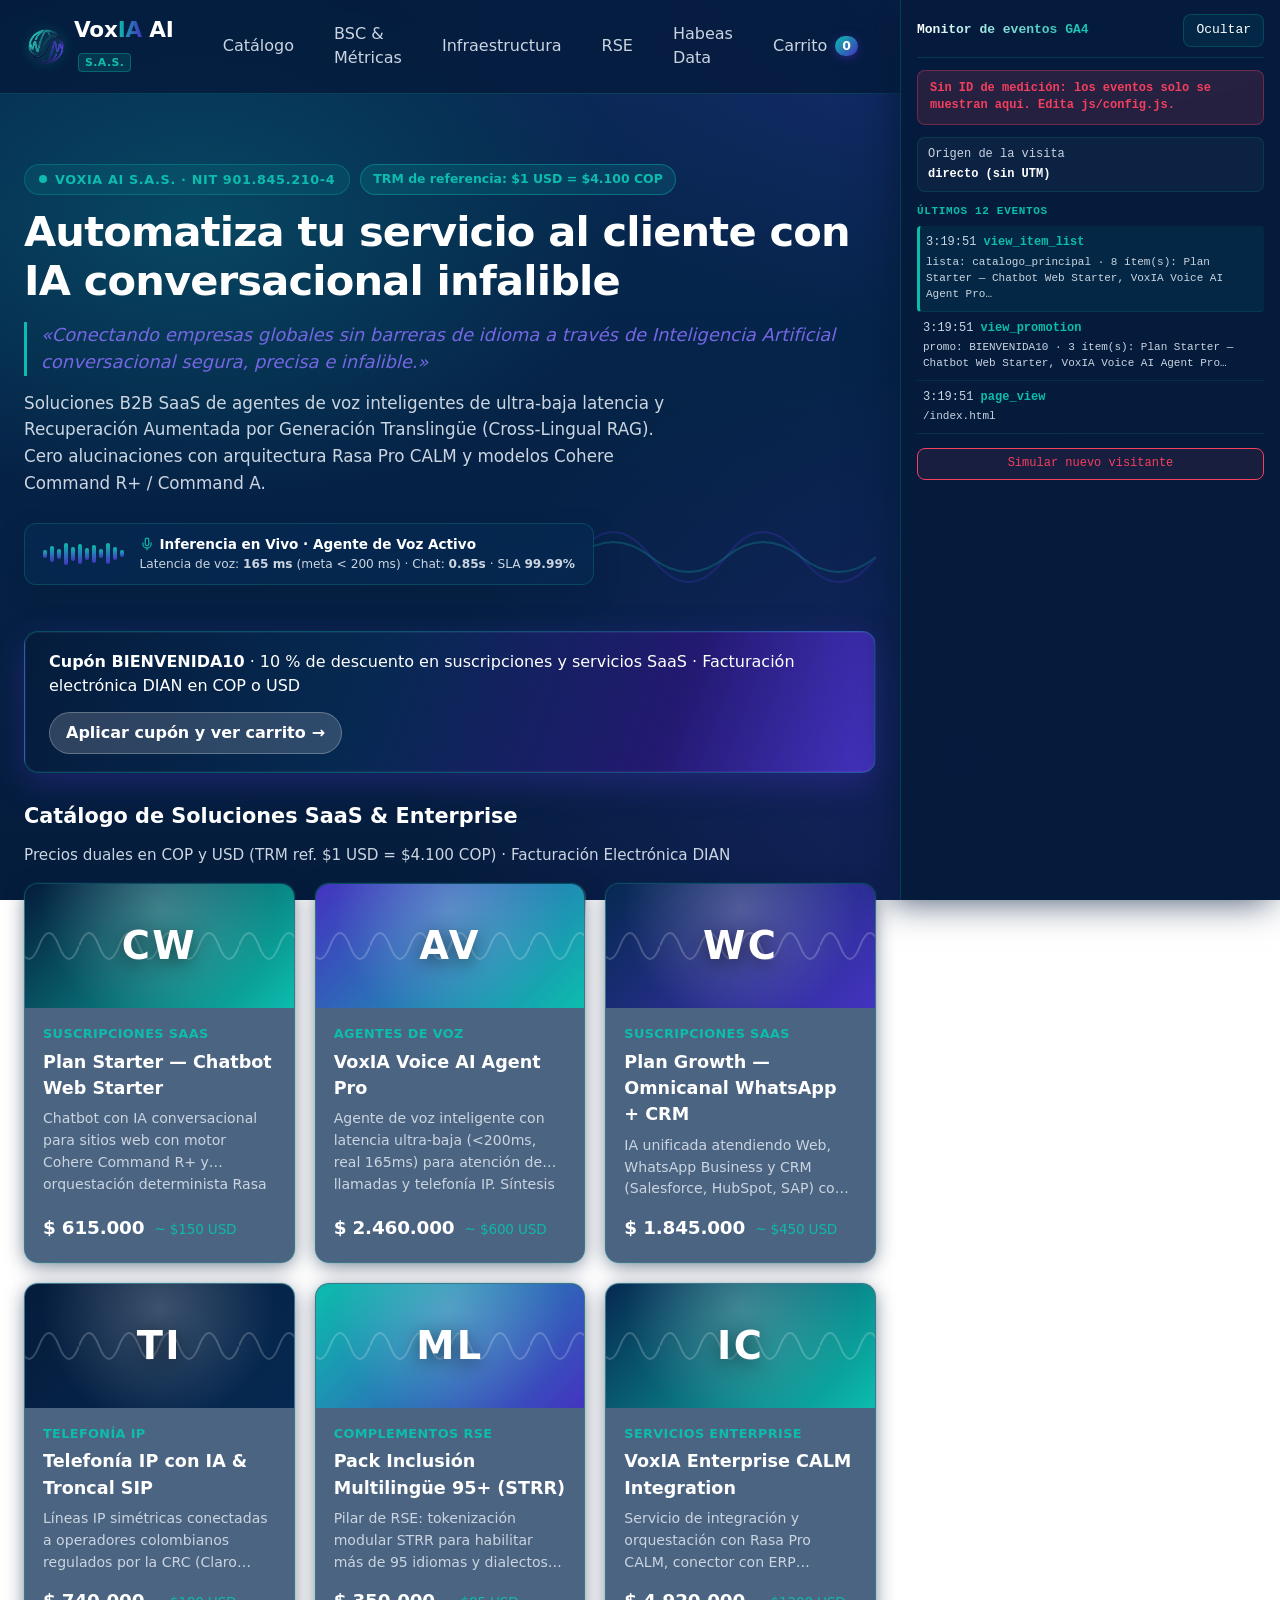
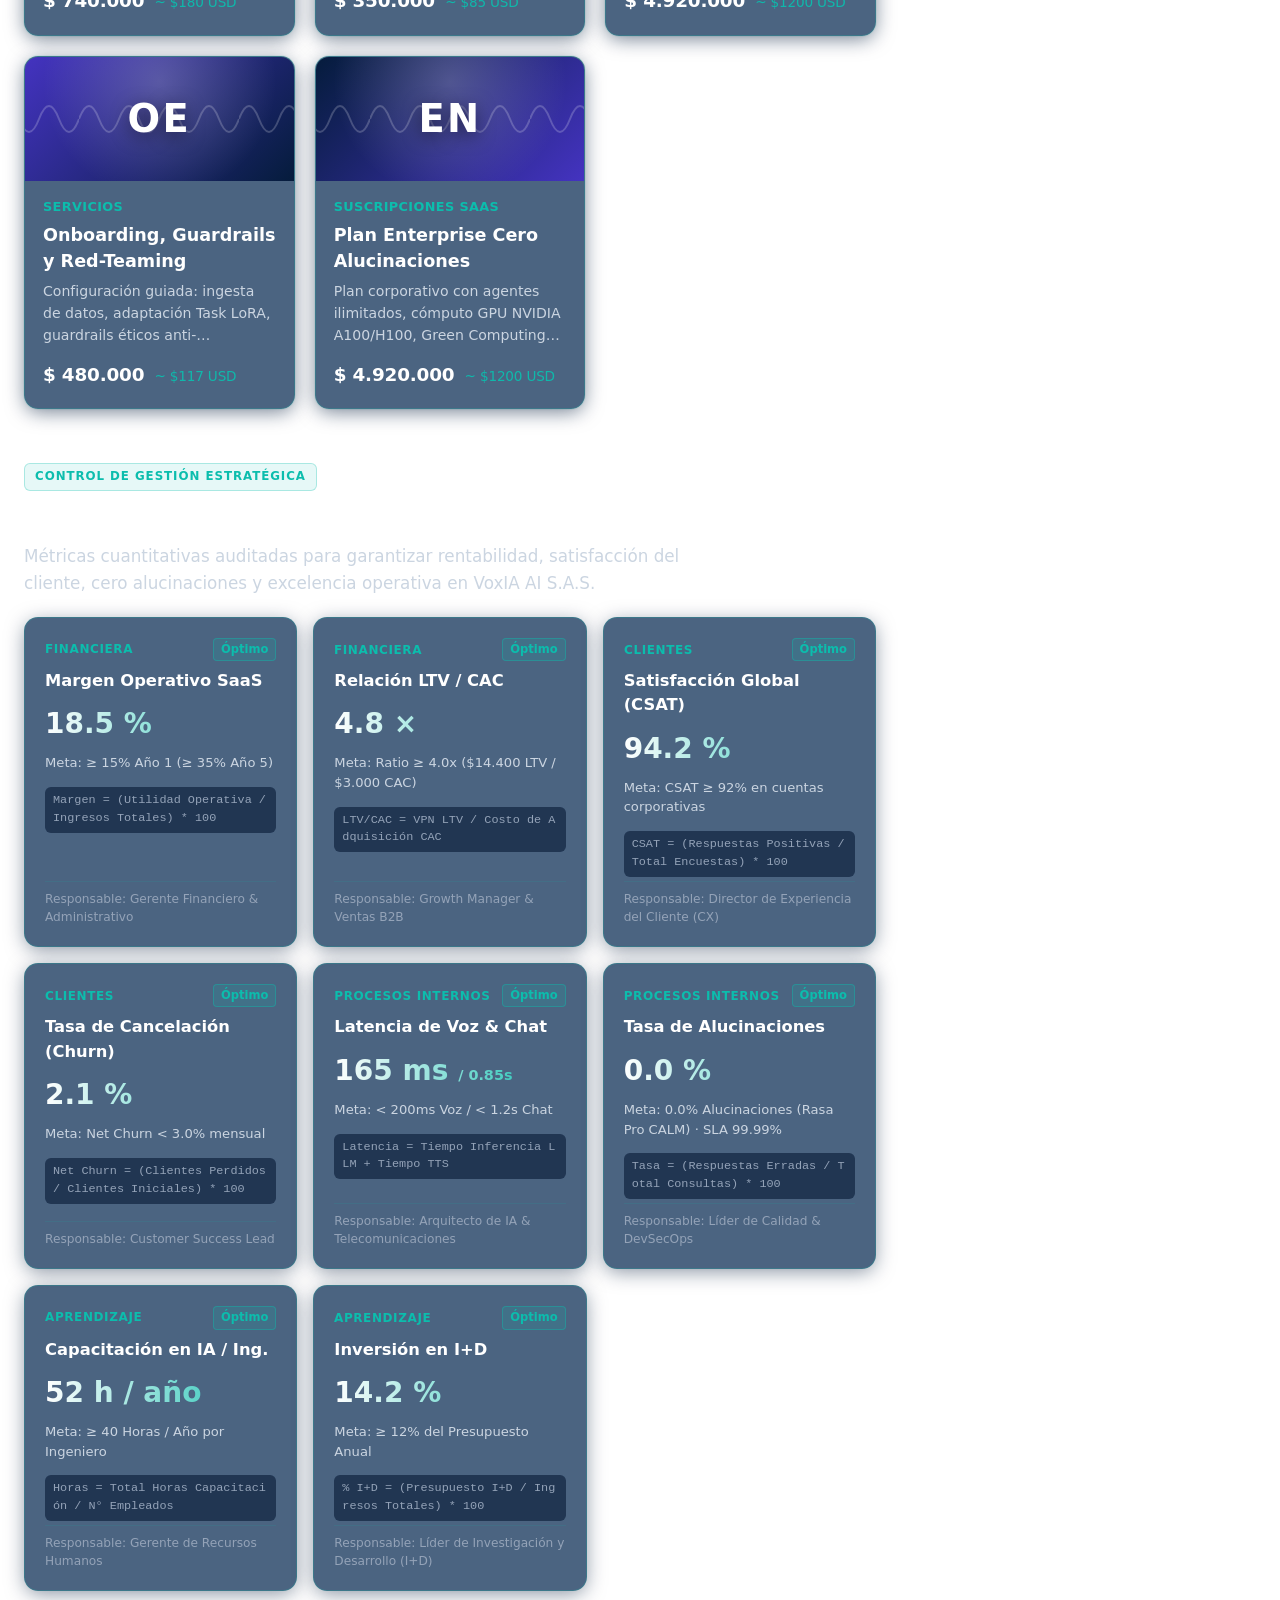
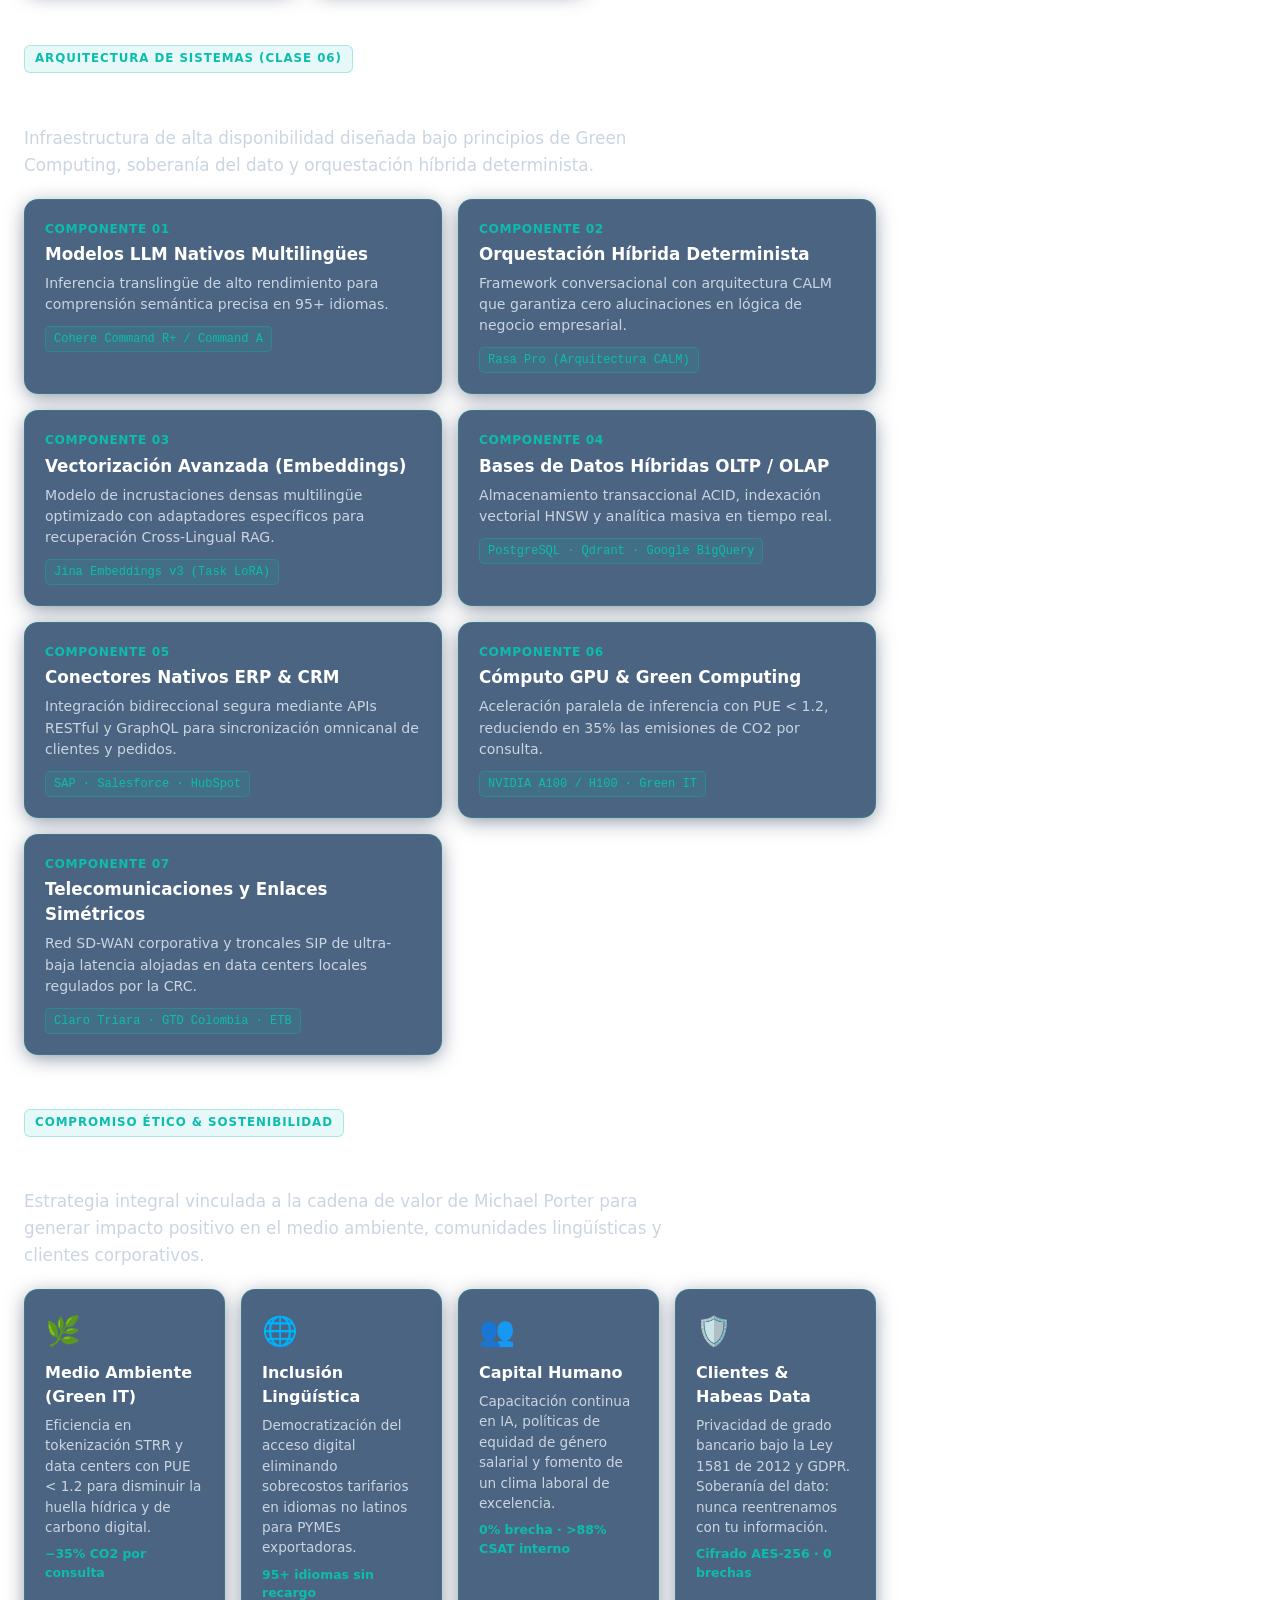
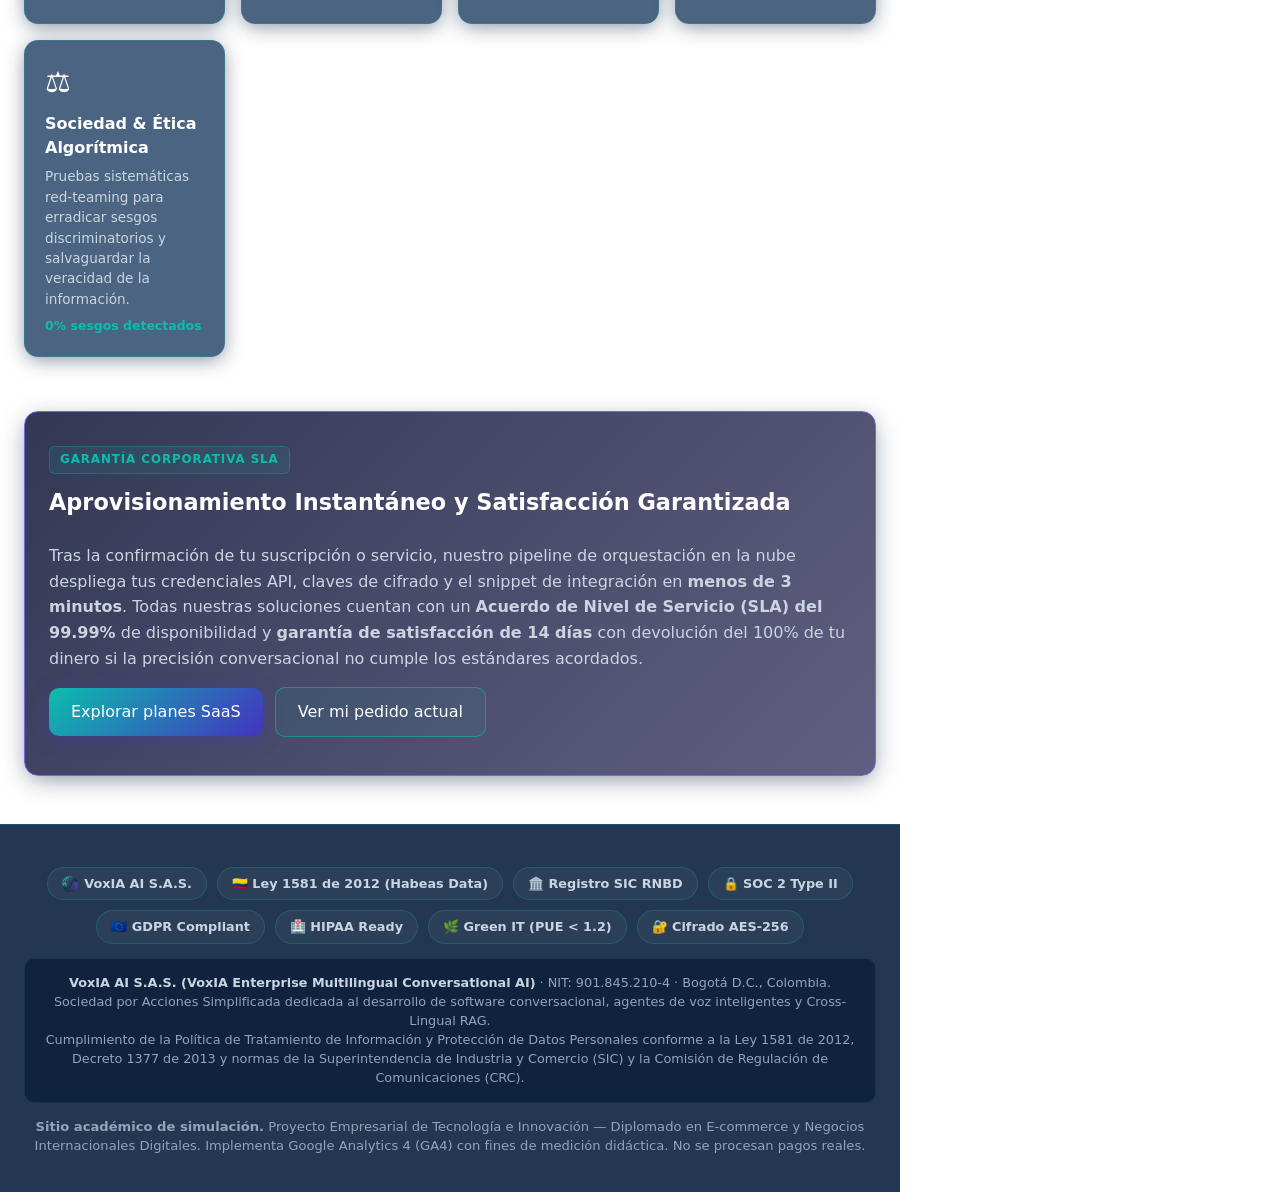
==== index.html @ 2eaf586e "Depliegue_1 Este es el primer despliegue del sitio web" ====
<!DOCTYPE html>
<html lang="es">
<head>
<meta charset="utf-8">
<meta name="viewport" content="width=device-width, initial-scale=1">
<title>VoxIA AI S.A.S. · Chatbots multilingües y agentes de voz con IA Enterprise</title>
<meta name="description" content="VoxIA AI S.A.S.: Soluciones avanzadas de IA conversacional multilingüe, agentes de voz inteligentes de ultra-baja latencia y Cross-Lingual RAG con cero alucinaciones.">
<link rel="icon" type="image/png" href="img/logo-icon.png">
<link rel="stylesheet" href="css/estilos.css">
</head>
<body>
<header class="cab">
  <a class="logo" href="index.html" aria-label="VoxIA AI S.A.S., inicio">
    <img class="logo-img" src="img/logo-icon.png" alt="VoxIA AI S.A.S. Isotipo" width="36" height="36">
    <span>Vox<b>IA</b> AI <small class="logo-legal">S.A.S.</small></span>
  </a>
  <nav>
    <a href="#catalogo">Catálogo</a>
    <a href="#bsc">BSC &amp; Métricas</a>
    <a href="#infra">Infraestructura</a>
    <a href="#rse">RSE</a>
    <a href="#compliance">Habeas Data</a>
    <a href="carrito.html">Carrito <span id="badge-carrito" class="badge">0</span></a>
  </nav>
</header>
<main class="wrap">
  <section class="hero">
    <div class="hero-top-badges">
      <p class="eyebrow"><span class="pulse-dot"></span> VoxIA AI S.A.S. · NIT 901.845.210-4</p>
      <span class="badge-trm">TRM de referencia: $1 USD = $4.100 COP</span>
    </div>
    <h1>Automatiza tu servicio al cliente con <span class="gradient-text">IA conversacional infalible</span></h1>
    <p class="lema">«Conectando empresas globales sin barreras de idioma a través de Inteligencia Artificial conversacional segura, precisa e infalible.»</p>
    <p class="sub">Soluciones B2B SaaS de agentes de voz inteligentes de ultra-baja latencia y Recuperación Aumentada por Generación Translingüe (Cross-Lingual RAG). Cero alucinaciones con arquitectura Rasa Pro CALM y modelos Cohere Command R+ / Command A.</p>
    
    <div class="hero-voice-widget" aria-hidden="true">
      <div class="voice-wave">
        <span class="v-bar"></span>
        <span class="v-bar"></span>
        <span class="v-bar"></span>
        <span class="v-bar"></span>
        <span class="v-bar"></span>
        <span class="v-bar"></span>
        <span class="v-bar"></span>
        <span class="v-bar"></span>
        <span class="v-bar"></span>
        <span class="v-bar"></span>
        <span class="v-bar"></span>
        <span class="v-bar"></span>
      </div>
      <div class="voice-info">
        <span class="voice-title"><svg width="14" height="14" viewBox="0 0 24 24" fill="none" stroke="currentColor" stroke-width="2" stroke-linecap="round" stroke-linejoin="round"><path d="M12 2a3 3 0 0 0-3 3v7a3 3 0 0 0 6 0V5a3 3 0 0 0-3-3Z"/><path d="M19 10v2a7 7 0 0 1-14 0v-2"/><line x1="12" x2="12" y1="19" y2="22"/></svg> Inferencia en Vivo · Agente de Voz Activo</span>
        <span class="voice-meta">Latencia de voz: <strong>165 ms</strong> (meta &lt; 200 ms) · Chat: <strong>0.85s</strong> · SLA <strong>99.99%</strong></span>
      </div>
    </div>
  </section>

  <a id="banner-promo" class="banner" href="carrito.html">
    <span><strong>Cupón BIENVENIDA10</strong> · 10 % de descuento en suscripciones y servicios SaaS · Facturación electrónica DIAN en COP o USD</span>
    <span class="banner-cta">Aplicar cupón y ver carrito <span class="arrow-cta">→</span></span>
  </a>

  <!-- Catálogo de Soluciones SaaS -->
  <section id="catalogo">
    <div class="seccion-cab">
      <h2>Catálogo de Soluciones SaaS &amp; Enterprise</h2>
      <p>Precios duales en COP y USD (TRM ref. $1 USD = $4.100 COP) · Facturación Electrónica DIAN</p>
    </div>
    <section id="grid" class="grid" aria-label="Catálogo de productos"></section>
  </section>

  <!-- Tablero de Mando y Control Integral (Balanced Scorecard - BSC) -->
  <section id="bsc" class="seccion-bloque">
    <span class="seccion-tag">Control de Gestión Estratégica</span>
    <h2>Tablero de Mando y Control Integral (Balanced Scorecard - BSC)</h2>
    <p class="sub">Métricas cuantitativas auditadas para garantizar rentabilidad, satisfacción del cliente, cero alucinaciones y excelencia operativa en VoxIA AI S.A.S.</p>
    
    <div class="bsc-grid">
      <!-- Perspectiva Financiera -->
      <article class="bsc-card">
        <div class="bsc-header">
          <span class="bsc-perspectiva">Financiera</span>
          <span class="bsc-tag-optimo">Óptimo</span>
        </div>
        <h4>Margen Operativo SaaS</h4>
        <div class="bsc-val">18.5 %</div>
        <div class="bsc-meta">Meta: &ge; 15% Año 1 (&ge; 35% Año 5)</div>
        <div class="bsc-formula">Margen = (Utilidad Operativa / Ingresos Totales) * 100</div>
        <div class="bsc-resp">Responsable: Gerente Financiero &amp; Administrativo</div>
      </article>

      <article class="bsc-card">
        <div class="bsc-header">
          <span class="bsc-perspectiva">Financiera</span>
          <span class="bsc-tag-optimo">Óptimo</span>
        </div>
        <h4>Relación LTV / CAC</h4>
        <div class="bsc-val">4.8 &times;</div>
        <div class="bsc-meta">Meta: Ratio &ge; 4.0x ($14.400 LTV / $3.000 CAC)</div>
        <div class="bsc-formula">LTV/CAC = VPN LTV / Costo de Adquisición CAC</div>
        <div class="bsc-resp">Responsable: Growth Manager &amp; Ventas B2B</div>
      </article>

      <!-- Perspectiva Cliente -->
      <article class="bsc-card">
        <div class="bsc-header">
          <span class="bsc-perspectiva">Clientes</span>
          <span class="bsc-tag-optimo">Óptimo</span>
        </div>
        <h4>Satisfacción Global (CSAT)</h4>
        <div class="bsc-val">94.2 %</div>
        <div class="bsc-meta">Meta: CSAT &ge; 92% en cuentas corporativas</div>
        <div class="bsc-formula">CSAT = (Respuestas Positivas / Total Encuestas) * 100</div>
        <div class="bsc-resp">Responsable: Director de Experiencia del Cliente (CX)</div>
      </article>

      <article class="bsc-card">
        <div class="bsc-header">
          <span class="bsc-perspectiva">Clientes</span>
          <span class="bsc-tag-optimo">Óptimo</span>
        </div>
        <h4>Tasa de Cancelación (Churn)</h4>
        <div class="bsc-val">2.1 %</div>
        <div class="bsc-meta">Meta: Net Churn &lt; 3.0% mensual</div>
        <div class="bsc-formula">Net Churn = (Clientes Perdidos / Clientes Iniciales) * 100</div>
        <div class="bsc-resp">Responsable: Customer Success Lead</div>
      </article>

      <!-- Perspectiva Procesos Internos -->
      <article class="bsc-card">
        <div class="bsc-header">
          <span class="bsc-perspectiva">Procesos Internos</span>
          <span class="bsc-tag-optimo">Óptimo</span>
        </div>
        <h4>Latencia de Voz &amp; Chat</h4>
        <div class="bsc-val">165 ms <small style="font-size:0.9rem;color:var(--ts)">/ 0.85s</small></div>
        <div class="bsc-meta">Meta: &lt; 200ms Voz / &lt; 1.2s Chat</div>
        <div class="bsc-formula">Latencia = Tiempo Inferencia LLM + Tiempo TTS</div>
        <div class="bsc-resp">Responsable: Arquitecto de IA &amp; Telecomunicaciones</div>
      </article>

      <article class="bsc-card">
        <div class="bsc-header">
          <span class="bsc-perspectiva">Procesos Internos</span>
          <span class="bsc-tag-optimo">Óptimo</span>
        </div>
        <h4>Tasa de Alucinaciones</h4>
        <div class="bsc-val">0.0 %</div>
        <div class="bsc-meta">Meta: 0.0% Alucinaciones (Rasa Pro CALM) · SLA 99.99%</div>
        <div class="bsc-formula">Tasa = (Respuestas Erradas / Total Consultas) * 100</div>
        <div class="bsc-resp">Responsable: Líder de Calidad &amp; DevSecOps</div>
      </article>

      <!-- Perspectiva Aprendizaje y Crecimiento -->
      <article class="bsc-card">
        <div class="bsc-header">
          <span class="bsc-perspectiva">Aprendizaje</span>
          <span class="bsc-tag-optimo">Óptimo</span>
        </div>
        <h4>Capacitación en IA / Ing.</h4>
        <div class="bsc-val">52 h / año</div>
        <div class="bsc-meta">Meta: &ge; 40 Horas / Año por Ingeniero</div>
        <div class="bsc-formula">Horas = Total Horas Capacitación / N° Empleados</div>
        <div class="bsc-resp">Responsable: Gerente de Recursos Humanos</div>
      </article>

      <article class="bsc-card">
        <div class="bsc-header">
          <span class="bsc-perspectiva">Aprendizaje</span>
          <span class="bsc-tag-optimo">Óptimo</span>
        </div>
        <h4>Inversión en I+D</h4>
        <div class="bsc-val">14.2 %</div>
        <div class="bsc-meta">Meta: &ge; 12% del Presupuesto Anual</div>
        <div class="bsc-formula">% I+D = (Presupuesto I+D / Ingresos Totales) * 100</div>
        <div class="bsc-resp">Responsable: Líder de Investigación y Desarrollo (I+D)</div>
      </article>
    </div>
  </section>

  <!-- Infraestructura Tecnológica (Clase 06) -->
  <section id="infra" class="seccion-bloque">
    <span class="seccion-tag">Arquitectura de Sistemas (Clase 06)</span>
    <h2>Ecosistema de Software, Hardware y Telecomunicaciones</h2>
    <p class="sub">Infraestructura de alta disponibilidad diseñada bajo principios de Green Computing, soberanía del dato y orquestación híbrida determinista.</p>
    
    <div class="infra-grid">
      <div class="infra-card">
        <div class="infra-num">Componente 01</div>
        <h4>Modelos LLM Nativos Multilingües</h4>
        <p>Inferencia translingüe de alto rendimiento para comprensión semántica precisa en 95+ idiomas.</p>
        <span class="infra-tech">Cohere Command R+ / Command A</span>
      </div>

      <div class="infra-card">
        <div class="infra-num">Componente 02</div>
        <h4>Orquestación Híbrida Determinista</h4>
        <p>Framework conversacional con arquitectura CALM que garantiza cero alucinaciones en lógica de negocio empresarial.</p>
        <span class="infra-tech">Rasa Pro (Arquitectura CALM)</span>
      </div>

      <div class="infra-card">
        <div class="infra-num">Componente 03</div>
        <h4>Vectorización Avanzada (Embeddings)</h4>
        <p>Modelo de incrustaciones densas multilingüe optimizado con adaptadores específicos para recuperación Cross-Lingual RAG.</p>
        <span class="infra-tech">Jina Embeddings v3 (Task LoRA)</span>
      </div>

      <div class="infra-card">
        <div class="infra-num">Componente 04</div>
        <h4>Bases de Datos Híbridas OLTP / OLAP</h4>
        <p>Almacenamiento transaccional ACID, indexación vectorial HNSW y analítica masiva en tiempo real.</p>
        <span class="infra-tech">PostgreSQL · Qdrant · Google BigQuery</span>
      </div>

      <div class="infra-card">
        <div class="infra-num">Componente 05</div>
        <h4>Conectores Nativos ERP &amp; CRM</h4>
        <p>Integración bidireccional segura mediante APIs RESTful y GraphQL para sincronización omnicanal de clientes y pedidos.</p>
        <span class="infra-tech">SAP · Salesforce · HubSpot</span>
      </div>

      <div class="infra-card">
        <div class="infra-num">Componente 06</div>
        <h4>Cómputo GPU &amp; Green Computing</h4>
        <p>Aceleración paralela de inferencia con PUE &lt; 1.2, reduciendo en 35% las emisiones de CO2 por consulta.</p>
        <span class="infra-tech">NVIDIA A100 / H100 · Green IT</span>
      </div>

      <div class="infra-card">
        <div class="infra-num">Componente 07</div>
        <h4>Telecomunicaciones y Enlaces Simétricos</h4>
        <p>Red SD-WAN corporativa y troncales SIP de ultra-baja latencia alojadas en data centers locales regulados por la CRC.</p>
        <span class="infra-tech">Claro Triara · GTD Colombia · ETB</span>
      </div>
    </div>
  </section>

  <!-- Plan de Responsabilidad Social Empresarial (RSE / RSC) -->
  <section id="rse" class="seccion-bloque">
    <span class="seccion-tag">Compromiso Ético &amp; Sostenibilidad</span>
    <h2>Plan de Responsabilidad Social Empresarial (RSE / RSC)</h2>
    <p class="sub">Estrategia integral vinculada a la cadena de valor de Michael Porter para generar impacto positivo en el medio ambiente, comunidades lingüísticas y clientes corporativos.</p>
    
    <div class="rse-grid">
      <div class="rse-card">
        <span class="rse-icon">🌿</span>
        <h4>Medio Ambiente (Green IT)</h4>
        <p>Eficiencia en tokenización STRR y data centers con PUE &lt; 1.2 para disminuir la huella hídrica y de carbono digital.</p>
        <div class="rse-meta">&minus;35% CO2 por consulta</div>
      </div>

      <div class="rse-card">
        <span class="rse-icon">🌐</span>
        <h4>Inclusión Lingüística</h4>
        <p>Democratización del acceso digital eliminando sobrecostos tarifarios en idiomas no latinos para PYMEs exportadoras.</p>
        <div class="rse-meta">95+ idiomas sin recargo</div>
      </div>

      <div class="rse-card">
        <span class="rse-icon">👥</span>
        <h4>Capital Humano</h4>
        <p>Capacitación continua en IA, políticas de equidad de género salarial y fomento de un clima laboral de excelencia.</p>
        <div class="rse-meta">0% brecha · &gt;88% CSAT interno</div>
      </div>

      <div class="rse-card">
        <span class="rse-icon">🛡️</span>
        <h4>Clientes &amp; Habeas Data</h4>
        <p>Privacidad de grado bancario bajo la Ley 1581 de 2012 y GDPR. Soberanía del dato: nunca reentrenamos con tu información.</p>
        <div class="rse-meta">Cifrado AES-256 · 0 brechas</div>
      </div>

      <div class="rse-card">
        <span class="rse-icon">⚖️</span>
        <h4>Sociedad &amp; Ética Algorítmica</h4>
        <p>Pruebas sistemáticas red-teaming para erradicar sesgos discriminatorios y salvaguardar la veracidad de la información.</p>
        <div class="rse-meta">0% sesgos detectados</div>
      </div>
    </div>
  </section>

  <!-- Garantía de Servicio y Despacho Automatizado -->
  <section id="garantia" class="seccion-bloque">
    <div class="panel" style="background: linear-gradient(135deg, rgba(14,21,54,0.85), rgba(30,27,75,0.7)); border-color: var(--vl);">
      <div class="seccion-cab">
        <div>
          <span class="seccion-tag">Garantía Corporativa SLA</span>
          <h3 style="font-size: 1.4rem; margin: 4px 0 8px;">Aprovisionamiento Instantáneo y Satisfacción Garantizada</h3>
        </div>
      </div>
      <p style="color: var(--ts); max-width: 800px; line-height: 1.6;">
        Tras la confirmación de tu suscripción o servicio, nuestro pipeline de orquestación en la nube despliega tus credenciales API, claves de cifrado y el snippet de integración en <strong>menos de 3 minutos</strong>. Todas nuestras soluciones cuentan con un <strong>Acuerdo de Nivel de Servicio (SLA) del 99.99%</strong> de disponibilidad y <strong>garantía de satisfacción de 14 días</strong> con devolución del 100% de tu dinero si la precisión conversacional no cumple los estándares acordados.
      </p>
      <div class="fila" style="margin-top: 16px;">
        <a class="btn" href="#catalogo">Explorar planes SaaS</a>
        <a class="btn sec" href="carrito.html">Ver mi pedido actual</a>
      </div>
    </div>
  </section>
</main>

<footer id="compliance" class="pie">
  <div class="wrap" style="padding: 0 0 16px;">
    <div class="trust-badges">
      <span class="trust-pill"><img src="img/logo-icon.png" width="16" height="16" alt="" style="vertical-align:middle"> VoxIA AI S.A.S.</span>
      <span class="trust-pill">🇨🇴 Ley 1581 de 2012 (Habeas Data)</span>
      <span class="trust-pill">🏛️ Registro SIC RNBD</span>
      <span class="trust-pill">🔒 SOC 2 Type II</span>
      <span class="trust-pill">🇪🇺 GDPR Compliant</span>
      <span class="trust-pill">🏥 HIPAA Ready</span>
      <span class="trust-pill">🌿 Green IT (PUE &lt; 1.2)</span>
      <span class="trust-pill">🔐 Cifrado AES-256</span>
    </div>

    <div class="legal-box">
      <strong>VoxIA AI S.A.S. (VoxIA Enterprise Multilingual Conversational AI)</strong> · NIT: 901.845.210-4 · Bogotá D.C., Colombia.<br>
      Sociedad por Acciones Simplificada dedicada al desarrollo de software conversacional, agentes de voz inteligentes y Cross-Lingual RAG.<br>
      Cumplimiento de la Política de Tratamiento de Información y Protección de Datos Personales conforme a la Ley 1581 de 2012, Decreto 1377 de 2013 y normas de la Superintendencia de Industria y Comercio (SIC) y la Comisión de Regulación de Comunicaciones (CRC).
    </div>

    <p style="margin-top: 14px; color: var(--text-muted); font-size: 0.82rem;">
      <strong>Sitio académico de simulación.</strong> Proyecto Empresarial de Tecnología e Innovación — Diplomado en E-commerce y Negocios Internacionales Digitales. Implementa Google Analytics 4 (GA4) con fines de medición didáctica. No se procesan pagos reales.
    </p>
  </div>
</footer>

<script src="js/config.js"></script>
<script src="js/analytics.js"></script>
<script src="js/productos.js"></script>
<script src="js/carrito.js"></script>
<script src="js/pag-index.js"></script>
</body>
</html>
---- css/estilos.css ----
/* =====================================================================
   VoxIA AI S.A.S. — Sistema de Diseño, Paleta Oficial y Animaciones
   Paleta de Marca Oficial:
     --brand-deep:   #051C3C (Azul Noche / Medianoche Profundo)
     --brand-teal:   #0CBDAD (Cian / Verde Teal Vibrante)
     --brand-navy:   #062951 (Azul Corporativo / Índigo Medio)
     --brand-purple: #4433C0 (Violeta Real / Púrpura Eléctrico)
     --brand-white:  #FFFFFF (Blanco Puro de Alto Contraste)
   ===================================================================== */

:root {
  /* --- Paleta Oficial Solicitada --- */
  --c-deep:   #051C3C;
  --c-teal:   #0CBDAD;
  --c-navy:   #062951;
  --c-purple: #4433C0;
  --c-white:  #FFFFFF;

  /* --- Superficies y Fondos --- */
  --bg-deep:          var(--c-deep);
  --bg-base:          var(--c-navy);
  --bg-card:          rgba(6, 41, 81, 0.72);
  --bg-surface:       rgba(6, 41, 81, 0.65);
  --bg-surface-hover: rgba(10, 53, 104, 0.85);
  --bg-input:         #041733;
  --bg-input-focus:   #073263;

  /* --- Escala de Marca y Variaciones --- */
  --teal-light:   #34D3C3;
  --teal-glow:    rgba(12, 189, 173, 0.35);
  --purple-light: #7566E3;
  --purple-glow:  rgba(68, 51, 192, 0.4);

  /* --- Escala Neutra de Texto (WCAG AAA) --- */
  --text-main:      var(--c-white);
  --text-secondary: #CBD5E1;
  --text-muted:     #94A3B8;
  --text-faint:     #64748B;

  /* --- Escala Semántica (Feedback) --- */
  --ok:        var(--c-teal);
  --ok-bg:     rgba(12, 189, 173, 0.15);
  --ok-border: rgba(12, 189, 173, 0.4);

  --er:        #F43F5E;
  --er-bg:     rgba(244, 63, 94, 0.14);
  --er-border: rgba(244, 63, 94, 0.35);

  --warn:      #F59E0B;
  --warn-bg:   rgba(245, 158, 11, 0.14);

  /* --- Bordes y Resplandores --- */
  --b:       rgba(12, 189, 173, 0.22);
  --b-hover: rgba(12, 189, 173, 0.55);
  --b-glow:  var(--purple-glow);
  --c-glow:  var(--teal-glow);

  /* --- Degradados de Marca Oficiales --- */
  --grad-primary:       linear-gradient(135deg, var(--c-teal) 0%, var(--c-purple) 100%);
  --grad-primary-hover: linear-gradient(135deg, #12D6C5 0%, #5644D8 100%);
  --grad-banner:        linear-gradient(110deg, var(--c-deep) 0%, var(--c-navy) 40%, #221970 75%, var(--c-purple) 100%);
  --grad-accent:        linear-gradient(90deg, var(--c-teal), var(--c-purple));

  /* --- Variables originales mapeadas (Compatibilidad Total con Scripts) --- */
  --a9: var(--c-deep);
  --a8: var(--c-navy);
  --a7: #0A3568;
  --a6: #0E4B94;
  --v:  var(--c-purple);
  --vl: var(--purple-light);
  --c:  var(--c-teal);
  --t:  var(--text-main);
  --ts: var(--text-secondary);
  --r:  14px;
}

* { box-sizing: border-box; }
html { scroll-behavior: smooth; }

body {
  margin: 0;
  min-height: 100vh;
  display: flex;
  flex-direction: column;
  font-family: Inter, "Segoe UI", system-ui, -apple-system, Roboto, Arial, sans-serif;
  color: var(--t);
  line-height: 1.5;
  background:
    radial-gradient(1200px 650px at 85% -5%, rgba(68, 51, 192, 0.35), transparent 60%),
    radial-gradient(800px 500px at 15% 25%, rgba(12, 189, 173, 0.22), transparent 55%),
    radial-gradient(900px 700px at 75% 85%, rgba(68, 51, 192, 0.25), transparent 60%),
    linear-gradient(180deg, var(--a8) 0%, var(--a9) 100%);
  background-attachment: fixed;
}

body.con-monitor { padding-right: 380px; }
body.con-monitor.monitor-oculto { padding-right: 0; }

a {
  color: var(--c);
  text-decoration: none;
  transition: color 0.2s ease, opacity 0.2s ease;
}
a:hover {
  color: var(--teal-light);
  text-decoration: underline;
}

h1 {
  font-size: clamp(1.75rem, 3.4vw, 2.6rem);
  line-height: 1.18;
  margin: 0.2em 0 0.4em;
  font-weight: 800;
  letter-spacing: -0.02em;
  color: var(--c-white);
}

h2 {
  font-size: 1.3rem;
  margin: 0 0 0.6em;
  font-weight: 700;
  color: var(--c-white);
}

:focus-visible {
  outline: 2px solid var(--c);
  outline-offset: 2px;
}

/* ---------- Header & Navegación ---------- */
.cab {
  display: flex;
  justify-content: space-between;
  align-items: center;
  gap: 12px;
  padding: 14px 28px;
  border-bottom: 1px solid var(--b);
  background: rgba(5, 28, 60, 0.85);
  backdrop-filter: blur(16px);
  -webkit-backdrop-filter: blur(16px);
  position: sticky;
  top: 0;
  z-index: 50;
  transition: border-color 0.2s ease, box-shadow 0.2s ease;
}

.logo {
  display: flex;
  align-items: center;
  gap: 10px;
  text-decoration: none;
  color: var(--t);
  font-size: 1.35rem;
  font-weight: 700;
  letter-spacing: -0.01em;
  transition: transform 0.2s ease;
}
.logo:hover {
  text-decoration: none;
  transform: scale(1.02);
}

.logo-img {
  width: 36px;
  height: 36px;
  object-fit: contain;
  filter: drop-shadow(0 0 6px var(--teal-glow));
  transition: transform 0.3s cubic-bezier(0.34, 1.56, 0.64, 1);
}
.logo:hover .logo-img {
  transform: rotate(6deg) scale(1.1);
}

.logo-legal {
  font-size: 0.68rem;
  background: rgba(12, 189, 173, 0.15);
  border: 1px solid rgba(12, 189, 173, 0.35);
  padding: 2px 6px;
  border-radius: 4px;
  color: var(--c);
  margin-left: 4px;
  vertical-align: middle;
  font-weight: 700;
  letter-spacing: 0.04em;
}

/* Animación de ecualizador en las barras del logo SVG */
.logo svg rect:nth-of-type(1) { animation: eq-wave 1.6s ease-in-out infinite 0.1s; transform-origin: bottom; transform-box: fill-box; }
.logo svg rect:nth-of-type(2) { animation: eq-wave 1.3s ease-in-out infinite 0.35s; transform-origin: bottom; transform-box: fill-box; }
.logo svg rect:nth-of-type(3) { animation: eq-wave 1.7s ease-in-out infinite 0.2s; transform-origin: bottom; transform-box: fill-box; }
.logo svg rect:nth-of-type(4) { animation: eq-wave 1.4s ease-in-out infinite 0.4s; transform-origin: bottom; transform-box: fill-box; }
.logo svg rect:nth-of-type(5) { animation: eq-wave 1.5s ease-in-out infinite 0.25s; transform-origin: bottom; transform-box: fill-box; }

@keyframes eq-wave {
  0%, 100% { transform: scaleY(0.72); opacity: 0.85; }
  50% { transform: scaleY(1.24); opacity: 1; filter: drop-shadow(0 0 4px var(--c)); }
}

.logo b {
  background: linear-gradient(90deg, var(--c-teal), var(--c-purple), var(--purple-light));
  background-size: 200% auto;
  -webkit-background-clip: text;
  background-clip: text;
  color: transparent;
  animation: logo-shine 6s ease infinite;
}

@keyframes logo-shine {
  0%, 100% { background-position: 0% center; }
  50% { background-position: 100% center; }
}

.cab nav {
  display: flex;
  align-items: center;
  gap: 12px;
}

.cab nav a {
  color: var(--ts);
  text-decoration: none;
  font-weight: 500;
  padding: 7px 14px;
  border-radius: 8px;
  display: inline-flex;
  align-items: center;
  gap: 8px;
  transition: all 0.2s ease;
}
.cab nav a:hover {
  color: var(--c-white);
  background: rgba(255, 255, 255, 0.08);
  text-decoration: none;
}

/* Badge con pulso dinámico */
.badge {
  display: inline-flex;
  align-items: center;
  justify-content: center;
  min-width: 22px;
  height: 20px;
  padding: 0 7px;
  border-radius: 999px;
  background: var(--grad-primary);
  color: var(--c-white);
  font-size: .78rem;
  font-weight: 700;
  text-align: center;
  box-shadow: 0 2px 10px rgba(68, 51, 192, 0.5);
  transition: transform 0.25s cubic-bezier(0.34, 1.56, 0.64, 1), box-shadow 0.25s ease;
}

.badge.pop {
  animation: badge-pop 0.35s cubic-bezier(0.34, 1.56, 0.64, 1);
}

@keyframes badge-pop {
  0% { transform: scale(1); }
  50% { transform: scale(1.45); box-shadow: 0 0 16px var(--c); }
  100% { transform: scale(1); }
}

.wrap {
  max-width: 1100px;
  width: 100%;
  margin: 0 auto;
  padding: 28px 24px;
  flex: 1;
}

/* ---------- Hero Section con Visualizador de Voz ---------- */
.hero {
  padding: 42px 0 32px;
  position: relative;
  background: url("data:image/svg+xml,%3Csvg xmlns='http://www.w3.org/2000/svg' width='600' height='120' viewBox='0 0 600 120'%3E%3Cpath d='M0 60Q37 10 75 60T150 60T225 60T300 60T375 60T450 60T525 60T600 60' fill='none' stroke='%234433C0' stroke-opacity='.3' stroke-width='2'/%3E%3Cpath d='M0 60Q37 30 75 60T150 60T225 60T300 60T375 60T450 60T525 60T600 60' fill='none' stroke='%230CBDAD' stroke-opacity='.25' stroke-width='2'/%3E%3C/svg%3E") repeat-x right bottom/600px 120px;
  animation: hero-wave-drift 30s linear infinite;
}

@keyframes hero-wave-drift {
  from { background-position-x: 0; }
  to { background-position-x: 600px; }
}

.hero-top-badges {
  display: flex;
  gap: 10px;
  align-items: center;
  flex-wrap: wrap;
  margin-bottom: 12px;
}

.badge-trm {
  font-size: 0.78rem;
  font-weight: 600;
  color: var(--c-teal);
  background: var(--ok-bg);
  border: 1px solid var(--ok-border);
  padding: 5px 12px;
  border-radius: 999px;
  backdrop-filter: blur(8px);
}

.eyebrow {
  display: inline-flex;
  align-items: center;
  gap: 8px;
  color: var(--c);
  font-weight: 600;
  letter-spacing: .05em;
  text-transform: uppercase;
  font-size: .8rem;
  margin: 0;
  padding: 5px 14px;
  background: rgba(12, 189, 173, 0.1);
  border: 1px solid rgba(12, 189, 173, 0.28);
  border-radius: 999px;
  backdrop-filter: blur(8px);
}

.pulse-dot {
  width: 8px;
  height: 8px;
  border-radius: 50%;
  background: var(--c);
  box-shadow: 0 0 0 0 var(--teal-glow);
  animation: pulse-ring 2s infinite;
  display: inline-block;
  flex-shrink: 0;
}

@keyframes pulse-ring {
  0% { box-shadow: 0 0 0 0 rgba(12, 189, 173, 0.7); }
  70% { box-shadow: 0 0 0 8px rgba(12, 189, 173, 0); }
  100% { box-shadow: 0 0 0 0 rgba(12, 189, 173, 0); }
}

.lema {
  font-size: 1.12rem;
  font-style: italic;
  color: var(--purple-light);
  margin: 0 0 14px;
  border-left: 3px solid var(--c);
  padding-left: 14px;
  line-height: 1.5;
}

.sub {
  color: var(--ts);
  max-width: 660px;
  font-size: 1.05rem;
  line-height: 1.6;
  margin: 12px 0 20px;
}

/* Widget animado de visualizador de voz IA */
.hero-voice-widget {
  display: inline-flex;
  align-items: center;
  gap: 16px;
  padding: 10px 18px;
  margin-top: 6px;
  background: rgba(6, 41, 81, 0.75);
  border: 1px solid var(--b);
  border-radius: 12px;
  backdrop-filter: blur(12px);
  -webkit-backdrop-filter: blur(12px);
  box-shadow: 0 8px 24px -4px rgba(5, 28, 60, 0.5);
  animation: float-widget 4s ease-in-out infinite;
}

@keyframes float-widget {
  0%, 100% { transform: translateY(0); }
  50% { transform: translateY(-3px); }
}

.voice-wave {
  display: flex;
  align-items: center;
  gap: 3.5px;
  height: 24px;
}

.v-bar {
  width: 3.5px;
  background: linear-gradient(180deg, var(--c-teal), var(--c-purple));
  border-radius: 2px;
  animation: sound-bar 1.2s ease-in-out infinite;
  transform-origin: center;
}

.v-bar:nth-child(1) { height: 8px; animation-delay: 0.1s; }
.v-bar:nth-child(2) { height: 16px; animation-delay: 0.35s; }
.v-bar:nth-child(3) { height: 10px; animation-delay: 0.2s; }
.v-bar:nth-child(4) { height: 22px; animation-delay: 0.45s; }
.v-bar:nth-child(5) { height: 14px; animation-delay: 0.15s; }
.v-bar:nth-child(6) { height: 20px; animation-delay: 0.3s; }
.v-bar:nth-child(7) { height: 12px; animation-delay: 0.5s; }
.v-bar:nth-child(8) { height: 18px; animation-delay: 0.25s; }
.v-bar:nth-child(9) { height: 9px; animation-delay: 0.4s; }
.v-bar:nth-child(10) { height: 21px; animation-delay: 0.1s; }
.v-bar:nth-child(11) { height: 13px; animation-delay: 0.35s; }
.v-bar:nth-child(12) { height: 7px; animation-delay: 0.2s; }

@keyframes sound-bar {
  0%, 100% { transform: scaleY(0.45); opacity: 0.65; }
  50% { transform: scaleY(1.3); opacity: 1; filter: drop-shadow(0 0 5px var(--c)); }
}

.voice-info {
  display: flex;
  flex-direction: column;
  gap: 1px;
}

.voice-title {
  display: inline-flex;
  align-items: center;
  gap: 6px;
  font-size: 0.85rem;
  font-weight: 600;
  color: var(--t);
}
.voice-title svg { color: var(--c); }

.voice-meta {
  font-size: 0.76rem;
  color: var(--ts);
}

/* ---------- Banner Promocional con Shimmer Animado ---------- */
.banner {
  display: flex;
  justify-content: space-between;
  align-items: center;
  gap: 14px;
  flex-wrap: wrap;
  padding: 18px 24px;
  margin: 14px 0 28px;
  border-radius: var(--r);
  text-decoration: none;
  color: var(--c-white);
  background: var(--grad-banner);
  border: 1px solid rgba(12, 189, 173, 0.3);
  box-shadow: 0 10px 32px rgba(68, 51, 192, 0.35), 0 0 0 1px rgba(255, 255, 255, 0.05) inset;
  position: relative;
  overflow: hidden;
  transition: transform 0.25s cubic-bezier(0.16, 1, 0.3, 1), box-shadow 0.25s ease, border-color 0.25s ease;
}

.banner::before {
  content: "";
  position: absolute;
  top: 0;
  left: -120%;
  width: 60%;
  height: 100%;
  background: linear-gradient(90deg, transparent, rgba(255, 255, 255, 0.18), transparent);
  transform: skewX(-25deg);
  animation: banner-shimmer 6s infinite ease-in-out;
}

@keyframes banner-shimmer {
  0%, 20% { left: -120%; }
  50%, 100% { left: 200%; }
}

.banner:hover {
  text-decoration: none;
  transform: translateY(-2px);
  border-color: var(--c);
  box-shadow: 0 14px 38px rgba(68, 51, 192, 0.45), 0 0 20px var(--teal-glow);
}

.banner-cta {
  font-weight: 600;
  background: rgba(255, 255, 255, 0.16);
  padding: 8px 16px;
  border-radius: 999px;
  border: 1px solid rgba(255, 255, 255, 0.25);
  display: inline-flex;
  align-items: center;
  gap: 6px;
  color: var(--c-white);
  transition: background-color 0.2s ease, transform 0.2s ease, box-shadow 0.2s ease;
}

.banner:hover .banner-cta {
  background: rgba(255, 255, 255, 0.24);
  box-shadow: 0 0 14px var(--teal-glow);
}

.banner .arrow-cta {
  display: inline-block;
  transition: transform 0.25s cubic-bezier(0.16, 1, 0.3, 1);
}
.banner:hover .arrow-cta {
  transform: translateX(5px);
}

.seccion-cab {
  display: flex;
  justify-content: space-between;
  align-items: baseline;
  flex-wrap: wrap;
  margin-top: 10px;
}
.seccion-cab p {
  color: var(--ts);
  margin: 0;
  font-size: 0.95rem;
}

/* ---------- Grid de Productos y Tarjetas Interactivas ---------- */
.grid {
  display: grid;
  grid-template-columns: repeat(auto-fill, minmax(235px, 1fr));
  gap: 20px;
  margin-top: 16px;
}

.card {
  display: flex;
  flex-direction: column;
  text-decoration: none;
  color: inherit;
  border: 1px solid var(--b);
  border-radius: var(--r);
  overflow: hidden;
  background: var(--bg-card);
  backdrop-filter: blur(12px);
  -webkit-backdrop-filter: blur(12px);
  box-shadow: 0 4px 20px -2px rgba(5, 28, 60, 0.6), 0 0 0 1px rgba(12, 189, 173, 0.08);
  transition: transform 0.3s cubic-bezier(0.16, 1, 0.3, 1),
              box-shadow 0.3s cubic-bezier(0.16, 1, 0.3, 1),
              border-color 0.3s ease;
  position: relative;
}

.card:hover {
  text-decoration: none;
  transform: translateY(-6px);
  border-color: var(--c);
  box-shadow: 0 18px 36px -6px rgba(68, 51, 192, 0.4),
              0 0 24px -2px var(--teal-glow),
              0 0 0 1px rgba(12, 189, 173, 0.5);
}

.card:active {
  transform: translateY(-2px) scale(0.99);
}

.visual {
  height: 124px;
  display: flex;
  align-items: center;
  justify-content: center;
  position: relative;
  overflow: hidden;
  transition: filter 0.3s ease;
}

.visual::before {
  content: "";
  position: absolute;
  inset: 0;
  background: radial-gradient(circle at 50% 20%, rgba(255, 255, 255, 0.22), transparent 70%);
  pointer-events: none;
  z-index: 1;
}

.card:hover .visual {
  filter: brightness(1.12);
}

.visual span {
  font-size: 2.4rem;
  font-weight: 700;
  letter-spacing: .06em;
  color: var(--c-white);
  text-shadow: 0 4px 18px rgba(0, 0, 0, 0.5);
  position: relative;
  z-index: 2;
  transition: transform 0.35s cubic-bezier(0.34, 1.56, 0.64, 1);
}

.card:hover .visual span {
  transform: scale(1.12);
}

.visual::after {
  content: "";
  position: absolute;
  inset: 0;
  opacity: 0.5;
  background: url("data:image/svg+xml,%3Csvg xmlns='http://www.w3.org/2000/svg' width='160' height='60' viewBox='0 0 160 60'%3E%3Cpath d='M0 30Q10 4 20 30T40 30T60 30T80 30T100 30T120 30T140 30T160 30' fill='none' stroke='white' stroke-opacity='.4' stroke-width='2'/%3E%3C/svg%3E") repeat-x center/160px 60px;
  animation: wave-motion 12s linear infinite;
  pointer-events: none;
  z-index: 1;
}

@keyframes wave-motion {
  from { background-position-x: 0; }
  to { background-position-x: 160px; }
}

.visual.grande {
  height: 320px;
  border-radius: var(--r);
  border: 1px solid var(--b);
  box-shadow: 0 16px 36px -8px rgba(5, 28, 60, 0.6), 0 0 24px var(--purple-glow);
}

.visual.grande span {
  font-size: 4.8rem;
  animation: float-sigla 4s ease-in-out infinite;
}

@keyframes float-sigla {
  0%, 100% { transform: translateY(0); }
  50% { transform: translateY(-7px); }
}

.card-cuerpo {
  padding: 16px 18px 20px;
  display: flex;
  flex-direction: column;
  flex: 1;
}

.card-cuerpo small, .cat {
  color: var(--c);
  font-weight: 600;
  font-size: 0.8rem;
  letter-spacing: 0.03em;
  text-transform: uppercase;
}

.card-cuerpo h3 {
  margin: .3em 0 .4em;
  font-size: 1.1rem;
  color: var(--t);
  transition: color 0.2s ease;
}
.card:hover .card-cuerpo h3 {
  color: var(--c-white);
}

.desc {
  color: var(--ts);
  font-size: .88rem;
  line-height: 1.55;
  margin: 0 0 14px;
  display: -webkit-box;
  -webkit-line-clamp: 3;
  -webkit-box-orient: vertical;
  overflow: hidden;
  flex: 1;
}

.precio {
  font-weight: 700;
  font-size: 1.15rem;
  color: var(--c-white);
  letter-spacing: -0.01em;
}

.precio-usd {
  font-size: 0.85rem;
  font-weight: 500;
  color: var(--c);
  opacity: 0.95;
  margin-left: 4px;
}

.precio.grande {
  font-size: 1.9rem;
  margin: 12px 0;
  color: var(--c-white);
  background: linear-gradient(90deg, #fff, var(--c));
  -webkit-background-clip: text;
  background-clip: text;
  -webkit-text-fill-color: transparent;
}

.detalle {
  display: grid;
  grid-template-columns: 1fr 1fr;
  gap: 32px;
  align-items: start;
}

.checks {
  padding-left: 0;
  list-style: none;
  display: flex;
  flex-direction: column;
  gap: 10px;
  margin: 18px 0;
}

.checks li {
  position: relative;
  padding-left: 28px;
  color: var(--ts);
  line-height: 1.5;
}

.checks li::before {
  content: "✓";
  position: absolute;
  left: 0;
  top: 1px;
  width: 19px;
  height: 19px;
  border-radius: 50%;
  background: var(--ok-bg);
  border: 1px solid var(--ok-border);
  color: var(--ok);
  display: flex;
  align-items: center;
  justify-content: center;
  font-size: 0.75rem;
  font-weight: 700;
}

.panel {
  border: 1px solid var(--b);
  border-radius: var(--r);
  background: var(--bg-card);
  backdrop-filter: blur(12px);
  -webkit-backdrop-filter: blur(12px);
  padding: 24px;
  margin-bottom: 20px;
  box-shadow: 0 6px 24px -4px rgba(5, 28, 60, 0.5);
  transition: border-color 0.25s ease;
}

.panel:hover {
  border-color: rgba(12, 189, 173, 0.45);
}

.vacio {
  text-align: center;
  padding: 44px 24px;
}

.dos-col {
  display: grid;
  grid-template-columns: minmax(0, 1fr) 340px;
  gap: 24px;
  align-items: start;
}

/* ---------- Botones con Brillo y Micro-Interacciones ---------- */
.btn {
  display: inline-flex;
  align-items: center;
  justify-content: center;
  gap: 8px;
  border: 0;
  cursor: pointer;
  text-decoration: none;
  color: var(--c-white);
  font: 600 0.95rem inherit;
  font-family: inherit;
  padding: 12px 22px;
  border-radius: 10px;
  background: var(--grad-primary);
  box-shadow: 0 4px 18px rgba(68, 51, 192, 0.4);
  transition: all 0.25s cubic-bezier(0.16, 1, 0.3, 1);
  position: relative;
  overflow: hidden;
}

.btn::after {
  content: "";
  position: absolute;
  top: 0;
  left: -100%;
  width: 60%;
  height: 100%;
  background: linear-gradient(90deg, transparent, rgba(255, 255, 255, 0.24), transparent);
  transform: skewX(-20deg);
  transition: left 0.6s ease;
}

.btn:hover:not(:disabled) {
  text-decoration: none;
  background: var(--grad-primary-hover);
  transform: translateY(-2px);
  box-shadow: 0 8px 24px rgba(68, 51, 192, 0.5), 0 0 16px var(--teal-glow);
}

.btn:hover:not(:disabled)::after {
  left: 150%;
}

.btn:active:not(:disabled) {
  transform: translateY(1px) scale(0.98);
}

.btn:disabled {
  opacity: .5;
  cursor: not-allowed;
  box-shadow: none;
}

.btn.sec {
  background: rgba(12, 189, 173, 0.08);
  border: 1px solid var(--b-hover);
  color: var(--t);
  box-shadow: none;
}

.btn.sec:hover:not(:disabled) {
  background: rgba(12, 189, 173, 0.18);
  border-color: var(--c);
  box-shadow: 0 4px 16px var(--teal-glow);
}

.link {
  background: none;
  border: 0;
  color: var(--c);
  cursor: pointer;
  text-decoration: underline;
  font: inherit;
  padding: 0;
  transition: color 0.2s ease;
}
.link:hover {
  color: var(--teal-light);
}

label {
  display: block;
  margin: 14px 0 6px;
  color: var(--ts);
  font-size: .92rem;
  font-weight: 500;
}

input[type=text], input[type=number], select {
  width: 100%;
  padding: 11px 14px;
  border-radius: 10px;
  border: 1px solid var(--b);
  background: var(--bg-input);
  color: var(--t);
  font: inherit;
  transition: all 0.2s ease;
}

input[type=number] { width: 90px; }

input[type=text]:focus, input[type=number]:focus, select:focus {
  outline: none;
  border-color: var(--c);
  background: var(--bg-input-focus);
  box-shadow: 0 0 0 3px rgba(12, 189, 173, 0.28), 0 0 14px var(--teal-glow);
}

.fila {
  display: flex;
  gap: 12px;
  align-items: center;
  flex-wrap: wrap;
  margin: 14px 0;
}
.fila label { margin: 0; }

fieldset.opciones {
  border: 0;
  padding: 0;
  margin: 18px 0;
}
fieldset.opciones legend {
  color: var(--ts);
  font-size: .92rem;
  font-weight: 600;
  margin-bottom: 8px;
  padding: 0;
}

.opciones label {
  display: flex;
  align-items: center;
  gap: 12px;
  margin: 8px 0;
  padding: 12px 16px;
  border: 1px solid var(--b);
  border-radius: 10px;
  cursor: pointer;
  color: var(--t);
  background: rgba(255, 255, 255, 0.02);
  transition: all 0.2s cubic-bezier(0.16, 1, 0.3, 1);
}

.opciones label:hover {
  border-color: var(--c);
  background: rgba(12, 189, 173, 0.08);
  transform: translateX(4px);
}

.opciones label em {
  margin-left: auto;
  font-style: normal;
  color: var(--c);
  font-weight: 600;
}

.opciones input {
  accent-color: var(--c-purple);
}

.pasos {
  display: flex;
  gap: 10px;
  list-style: none;
  padding: 0;
  margin: 0 0 20px;
  flex-wrap: wrap;
}

.pasos li {
  padding: 7px 18px;
  border-radius: 999px;
  border: 1px solid var(--b);
  color: var(--ts);
  font-size: .9rem;
  font-weight: 500;
  transition: all 0.25s ease;
}

.pasos li.activo {
  background: var(--c-purple);
  color: var(--c-white);
  border-color: var(--c-purple);
  box-shadow: 0 0 16px rgba(68, 51, 192, 0.5);
  transform: scale(1.03);
}

.pasos li.hecho {
  border-color: var(--ok);
  color: var(--ok);
  background: var(--ok-bg);
}

.tabla-wrap { overflow-x: auto; }
.tabla {
  width: 100%;
  border-collapse: collapse;
}

.tabla th, .tabla td {
  padding: 12px 10px;
  text-align: left;
  border-bottom: 1px solid var(--b);
  vertical-align: middle;
}
.tabla th {
  color: var(--ts);
  font-weight: 500;
  font-size: .85rem;
  text-transform: uppercase;
  letter-spacing: 0.04em;
}

.cant {
  display: inline-flex;
  align-items: center;
  gap: 10px;
}
.cant button {
  width: 32px;
  height: 32px;
  border-radius: 8px;
  border: 1px solid var(--b-hover);
  background: rgba(12, 189, 173, 0.08);
  color: var(--t);
  cursor: pointer;
  font-size: 1.1rem;
  display: inline-flex;
  align-items: center;
  justify-content: center;
  transition: all 0.15s ease;
}
.cant button:hover {
  background: rgba(12, 189, 173, 0.22);
  border-color: var(--c);
  transform: scale(1.08);
}
.cant button:active {
  transform: scale(0.95);
}

.tot {
  display: grid;
  grid-template-columns: 1fr auto;
  gap: 8px 14px;
  margin: 16px 0;
}
.tot dt { color: var(--ts); }
.tot dd { margin: 0; text-align: right; }
.tot .gr {
  color: var(--t);
  font-weight: 700;
  font-size: 1.15rem;
  border-top: 1px solid var(--b);
  padding-top: 10px;
  margin-top: 6px;
}

.lista-res {
  list-style: none;
  padding: 0;
  margin: 0;
}
.lista-res li {
  display: flex;
  justify-content: space-between;
  gap: 10px;
  padding: 8px 0;
  font-size: .92rem;
  color: var(--ts);
  border-bottom: 1px solid rgba(12, 189, 173, 0.12);
}

.nota {
  color: var(--text-muted);
  font-size: .85rem;
}

.msg {
  margin: 10px 0;
  font-size: .92rem;
  min-height: 1px;
}
.msg.ok {
  color: var(--ok);
  background: var(--ok-bg);
  border: 1px solid var(--ok-border);
  padding: 8px 12px;
  border-radius: 8px;
}
.msg.err {
  color: var(--er);
  background: var(--er-bg);
  border: 1px solid var(--er-border);
  padding: 8px 12px;
  border-radius: 8px;
}

/* Animación de Confirmación / Celebración en gracias.html */
.exito-icono {
  width: 68px;
  height: 68px;
  margin: 0 0 16px;
  color: var(--ok);
  animation: icon-pop 0.6s cubic-bezier(0.34, 1.56, 0.64, 1);
}
.exito-icono svg {
  width: 100%;
  height: 100%;
}
.exito-icono circle {
  stroke-dasharray: 160;
  stroke-dashoffset: 160;
  animation: draw-circle 0.8s ease forwards 0.1s;
}
.exito-icono path {
  stroke-dasharray: 50;
  stroke-dashoffset: 50;
  animation: draw-check 0.5s ease forwards 0.6s;
}

@keyframes draw-circle { to { stroke-dashoffset: 0; } }
@keyframes draw-check { to { stroke-dashoffset: 0; } }
@keyframes icon-pop {
  0% { transform: scale(0.6); opacity: 0; }
  100% { transform: scale(1); opacity: 1; }
}

.pie {
  border-top: 1px solid var(--b);
  padding: 24px;
  color: var(--text-muted);
  font-size: .85rem;
  text-align: center;
  background: rgba(5, 28, 60, 0.88);
  backdrop-filter: blur(12px);
  -webkit-backdrop-filter: blur(12px);
}
.pie p {
  margin: 0;
  max-width: 900px;
  margin-inline: auto;
}

/* ---------- Monitor de Eventos Didáctico GA4 ---------- */
.vx-monitor {
  position: fixed;
  top: 0;
  right: 0;
  width: 380px;
  height: 100vh;
  overflow-y: auto;
  z-index: 1000;
  background: rgba(5, 28, 60, 0.96);
  backdrop-filter: blur(16px);
  -webkit-backdrop-filter: blur(16px);
  border-left: 1px solid var(--b);
  padding: 14px 16px;
  font: 12px/1.45 ui-monospace, SFMono-Regular, Menlo, Consolas, monospace;
  color: var(--t);
  box-shadow: -10px 0 35px rgba(5, 28, 60, 0.8);
}

.vx-monitor[hidden], .vx-mostrar[hidden] { display: none; }

.vx-cab {
  display: flex;
  justify-content: space-between;
  align-items: center;
  margin-bottom: 12px;
  font-size: 13px;
  border-bottom: 1px solid rgba(12, 189, 173, 0.18);
  padding-bottom: 10px;
}
.vx-cab strong {
  background: linear-gradient(90deg, #fff, var(--c));
  -webkit-background-clip: text;
  background-clip: text;
  -webkit-text-fill-color: transparent;
}

.vx-cab button, .vx-mostrar, .vx-reset {
  font: inherit;
  cursor: pointer;
  border-radius: 8px;
  border: 1px solid var(--b);
  background: rgba(12, 189, 173, 0.08);
  color: var(--t);
  padding: 6px 12px;
  transition: all 0.2s ease;
}
.vx-cab button:hover, .vx-mostrar:hover, .vx-reset:hover {
  background: rgba(12, 189, 173, 0.2);
  border-color: var(--c);
  transform: translateY(-1px);
}

.vx-estado {
  padding: 9px 12px;
  border-radius: 8px;
  margin-bottom: 12px;
  font-weight: 600;
  display: flex;
  align-items: center;
  gap: 8px;
}

.vx-estado.ok {
  background: var(--ok-bg);
  color: var(--ok);
  border: 1px solid var(--ok-border);
}
.vx-estado.ok::before {
  content: "";
  display: inline-block;
  width: 8px;
  height: 8px;
  border-radius: 50%;
  background: var(--ok);
  box-shadow: 0 0 0 0 rgba(12, 189, 173, 0.7);
  animation: pulse-teal 2s infinite;
  flex-shrink: 0;
}

@keyframes pulse-teal {
  0% { box-shadow: 0 0 0 0 rgba(12, 189, 173, 0.7); }
  70% { box-shadow: 0 0 0 7px rgba(12, 189, 173, 0); }
  100% { box-shadow: 0 0 0 0 rgba(12, 189, 173, 0); }
}

.vx-estado.err {
  background: var(--er-bg);
  color: var(--er);
  border: 1px solid var(--er-border);
}

.vx-origen {
  display: flex;
  flex-direction: column;
  gap: 3px;
  margin-bottom: 12px;
  color: var(--ts);
  background: rgba(255, 255, 255, 0.03);
  padding: 8px 10px;
  border-radius: 8px;
  border: 1px solid rgba(12, 189, 173, 0.15);
}
.vx-origen b {
  color: var(--t);
  font-weight: 600;
  word-break: break-word;
}

.vx-sub {
  color: var(--c);
  margin: 10px 0 6px;
  text-transform: uppercase;
  letter-spacing: .06em;
  font-size: 11px;
  font-weight: 700;
}

.vx-lista {
  list-style: none;
  margin: 0 0 14px;
  padding: 0;
}

.vx-lista li {
  padding: 8px 6px;
  border-bottom: 1px solid rgba(12, 189, 173, 0.12);
  transition: all 0.25s ease;
  animation: event-fade-in 0.35s cubic-bezier(0.16, 1, 0.3, 1);
}

.vx-lista li.vx-nuevo {
  animation: event-pop-in 0.45s cubic-bezier(0.16, 1, 0.3, 1);
  background: rgba(12, 189, 173, 0.08);
  border-left: 3px solid var(--c);
  border-radius: 4px;
}

@keyframes event-pop-in {
  from { opacity: 0; transform: translateX(16px); background: rgba(12, 189, 173, 0.3); }
  to { opacity: 1; transform: translateX(0); }
}

@keyframes event-fade-in {
  from { opacity: 0; transform: translateY(6px); }
  to { opacity: 1; transform: translateY(0); }
}

.vx-hora { color: var(--ts); }
.vx-nombre { color: var(--c); font-weight: 700; }
.vx-res {
  color: var(--text-secondary);
  word-break: break-word;
  margin-top: 3px;
  font-size: 11px;
}
.vx-vacio { color: var(--ts); padding: 12px 0; }

.vx-reset {
  width: 100%;
  border-color: var(--er);
  color: var(--er);
  background: rgba(244, 63, 94, 0.08);
}
.vx-reset:hover {
  background: rgba(244, 63, 94, 0.18);
  color: #fff;
}

.vx-mostrar {
  position: fixed;
  top: 14px;
  right: 0;
  z-index: 1000;
  background: rgba(5, 28, 60, 0.94);
  border: 1px solid var(--c);
  border-right: 0;
  border-radius: 8px 0 0 8px;
  box-shadow: -4px 4px 16px rgba(5, 28, 60, 0.6);
  animation: mostrar-pulse 3s infinite ease-in-out;
}

@keyframes mostrar-pulse {
  0%, 100% { border-color: var(--c); }
  50% { border-color: var(--purple-light); box-shadow: -4px 4px 20px var(--teal-glow); }
}

/* ---------- Responsive ---------- */
@media (max-width: 1300px) {
  .dos-col { grid-template-columns: 1fr; }
}

@media (max-width: 819px) {
  body.con-monitor { padding-right: 0; padding-bottom: 300px; }
  body.con-monitor.monitor-oculto { padding-bottom: 0; }
  .vx-monitor {
    top: auto;
    bottom: 0;
    left: 0;
    right: 0;
    width: auto;
    height: 300px;
    border-left: 0;
    border-top: 1px solid var(--b);
  }
  .vx-mostrar { top: auto; bottom: 0; border-radius: 8px 0 0 0; }
  .detalle { grid-template-columns: 1fr; }
  .cab { padding: 12px 18px; }
  .wrap { padding: 18px; }
  .hero-voice-widget { display: flex; width: 100%; }
}

/* ---------- Secciones Corporativas y Métricas BSC ---------- */
.seccion-bloque {
  margin: 54px 0 20px;
  scroll-margin-top: 80px;
}

.seccion-tag {
  display: inline-block;
  font-size: 0.74rem;
  font-weight: 700;
  text-transform: uppercase;
  letter-spacing: 0.08em;
  color: var(--c);
  background: rgba(12, 189, 173, 0.1);
  border: 1px solid rgba(12, 189, 173, 0.28);
  padding: 4px 10px;
  border-radius: 6px;
  margin-bottom: 8px;
}

/* Balanced Scorecard (BSC) Grid */
.bsc-grid {
  display: grid;
  grid-template-columns: repeat(auto-fit, minmax(240px, 1fr));
  gap: 16px;
  margin-top: 18px;
}

.bsc-card {
  background: var(--bg-card);
  border: 1px solid var(--b);
  border-radius: var(--r);
  padding: 20px;
  backdrop-filter: blur(12px);
  -webkit-backdrop-filter: blur(12px);
  box-shadow: 0 4px 20px -2px rgba(5, 28, 60, 0.5);
  transition: transform 0.25s cubic-bezier(0.16, 1, 0.3, 1), border-color 0.25s ease, box-shadow 0.25s ease;
  display: flex;
  flex-direction: column;
}
.bsc-card:hover {
  transform: translateY(-4px);
  border-color: var(--c);
  box-shadow: 0 12px 28px rgba(68, 51, 192, 0.35);
}

.bsc-header {
  display: flex;
  justify-content: space-between;
  align-items: center;
  margin-bottom: 8px;
}
.bsc-perspectiva {
  font-size: 0.75rem;
  font-weight: 700;
  text-transform: uppercase;
  color: var(--c);
  letter-spacing: 0.05em;
}
.bsc-tag-optimo {
  font-size: 0.72rem;
  font-weight: 700;
  color: var(--ok);
  background: var(--ok-bg);
  border: 1px solid var(--ok-border);
  padding: 2px 7px;
  border-radius: 4px;
}

.bsc-card h4 {
  margin: 0 0 6px;
  font-size: 1.02rem;
  color: var(--t);
}

.bsc-val {
  font-size: 1.75rem;
  font-weight: 800;
  color: var(--c-white);
  margin: 4px 0 8px;
  background: linear-gradient(90deg, #fff, var(--c));
  -webkit-background-clip: text;
  background-clip: text;
  -webkit-text-fill-color: transparent;
}

.bsc-meta {
  font-size: 0.82rem;
  color: var(--ts);
  margin-bottom: 6px;
}
.bsc-formula {
  font-size: 0.74rem;
  font-family: ui-monospace, SFMono-Regular, Consolas, monospace;
  color: var(--text-muted);
  background: rgba(4, 23, 51, 0.6);
  padding: 5px 8px;
  border-radius: 6px;
  margin: 8px 0 4px;
  word-break: break-all;
}
.bsc-resp {
  font-size: 0.76rem;
  color: var(--text-muted);
  margin-top: auto;
  padding-top: 8px;
  border-top: 1px solid rgba(12, 189, 173, 0.12);
}

/* Infraestructura Tecnológica (Clase 06) */
.infra-grid {
  display: grid;
  grid-template-columns: repeat(auto-fit, minmax(280px, 1fr));
  gap: 16px;
  margin-top: 18px;
}

.infra-card {
  background: var(--bg-card);
  border: 1px solid var(--b);
  border-radius: var(--r);
  padding: 20px;
  backdrop-filter: blur(12px);
  -webkit-backdrop-filter: blur(12px);
  box-shadow: 0 4px 20px -2px rgba(5, 28, 60, 0.5);
  transition: transform 0.25s ease, border-color 0.25s ease;
}
.infra-card:hover {
  transform: translateY(-4px);
  border-color: var(--c);
  box-shadow: 0 12px 28px var(--teal-glow);
}

.infra-num {
  font-size: 0.76rem;
  font-weight: 700;
  color: var(--c);
  letter-spacing: 0.05em;
  text-transform: uppercase;
  margin-bottom: 4px;
}
.infra-card h4 {
  margin: 0 0 6px;
  font-size: 1.05rem;
  color: var(--t);
}
.infra-card p {
  color: var(--ts);
  font-size: 0.88rem;
  line-height: 1.5;
  margin: 0 0 10px;
}
.infra-tech {
  display: inline-block;
  font-size: 0.75rem;
  font-family: ui-monospace, SFMono-Regular, Consolas, monospace;
  color: var(--c);
  background: rgba(12, 189, 173, 0.12);
  border: 1px solid rgba(12, 189, 173, 0.3);
  padding: 3px 8px;
  border-radius: 5px;
}

/* Plan RSE / Sostenibilidad */
.rse-grid {
  display: grid;
  grid-template-columns: repeat(auto-fit, minmax(200px, 1fr));
  gap: 16px;
  margin-top: 18px;
}

.rse-card {
  background: var(--bg-card);
  border: 1px solid var(--b);
  border-radius: var(--r);
  padding: 20px;
  backdrop-filter: blur(12px);
  -webkit-backdrop-filter: blur(12px);
  box-shadow: 0 4px 20px -2px rgba(5, 28, 60, 0.5);
  transition: transform 0.25s ease, border-color 0.25s ease;
}
.rse-card:hover {
  transform: translateY(-4px);
  border-color: var(--ok);
  box-shadow: 0 12px 28px rgba(12, 189, 173, 0.25);
}

.rse-icon {
  font-size: 1.8rem;
  margin-bottom: 8px;
  display: inline-block;
}
.rse-card h4 {
  margin: 0 0 6px;
  font-size: 1rem;
  color: var(--t);
}
.rse-card p {
  color: var(--ts);
  font-size: 0.85rem;
  line-height: 1.5;
  margin: 0 0 8px;
}
.rse-meta {
  font-size: 0.78rem;
  font-weight: 600;
  color: var(--ok);
}

/* Trust Center & Compliance */
.trust-badges {
  display: flex;
  flex-wrap: wrap;
  gap: 10px;
  justify-content: center;
  margin: 18px 0 14px;
}

.trust-pill {
  display: inline-flex;
  align-items: center;
  gap: 6px;
  font-size: 0.8rem;
  font-weight: 600;
  color: var(--ts);
  background: rgba(255, 255, 255, 0.04);
  border: 1px solid var(--b);
  padding: 6px 14px;
  border-radius: 999px;
  transition: all 0.2s ease;
}
.trust-pill:hover {
  color: var(--c-white);
  border-color: var(--c);
  background: rgba(12, 189, 173, 0.12);
  transform: translateY(-1px);
}

.legal-box {
  margin-top: 14px;
  padding: 14px;
  border-radius: 10px;
  background: rgba(4, 23, 51, 0.6);
  border: 1px solid rgba(12, 189, 173, 0.15);
  font-size: 0.8rem;
  color: var(--text-muted);
  line-height: 1.5;
}
.legal-box strong { color: var(--ts); }

/* ---------- Accesibilidad: Reducción de Movimiento ---------- */
@media (prefers-reduced-motion: reduce) {
  *, ::before, ::after {
    animation-duration: 0.01ms !important;
    animation-iteration-count: 1 !important;
    transition-duration: 0.01ms !important;
    scroll-behavior: auto !important;
  }
}
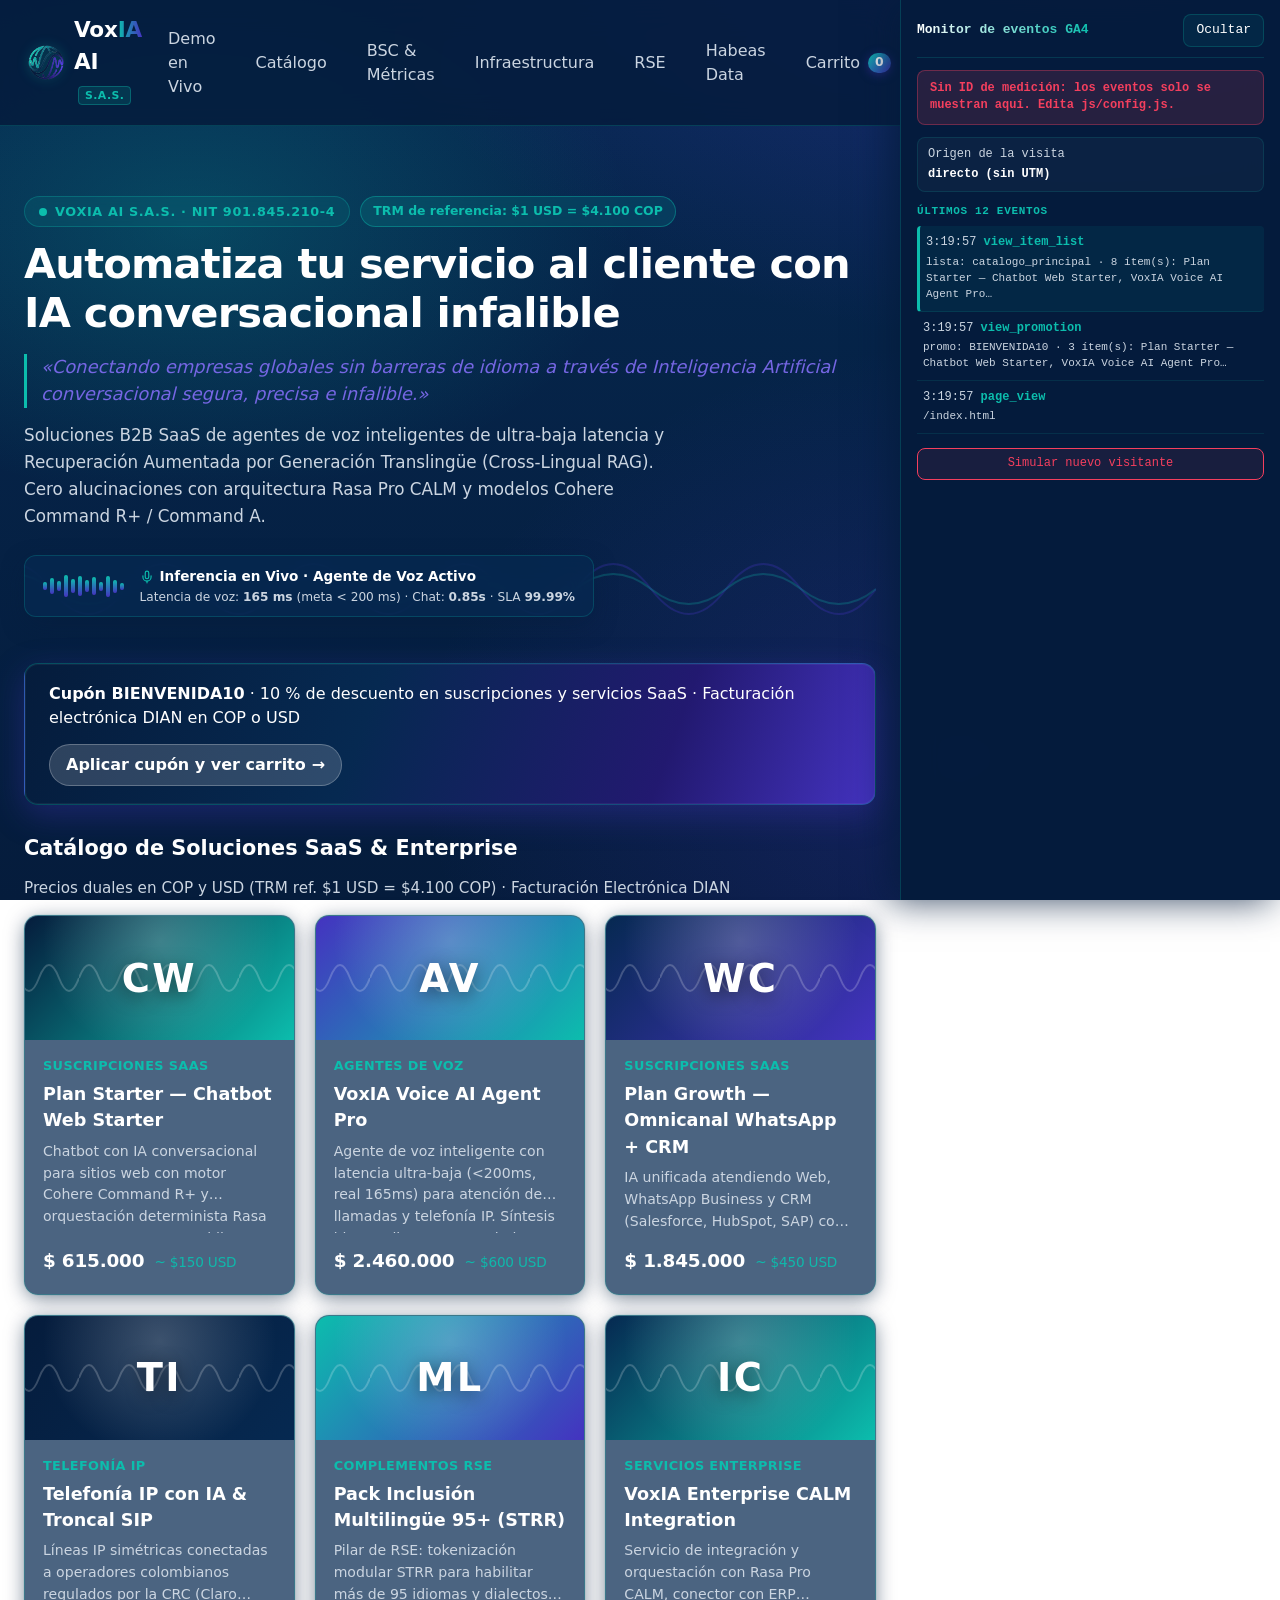
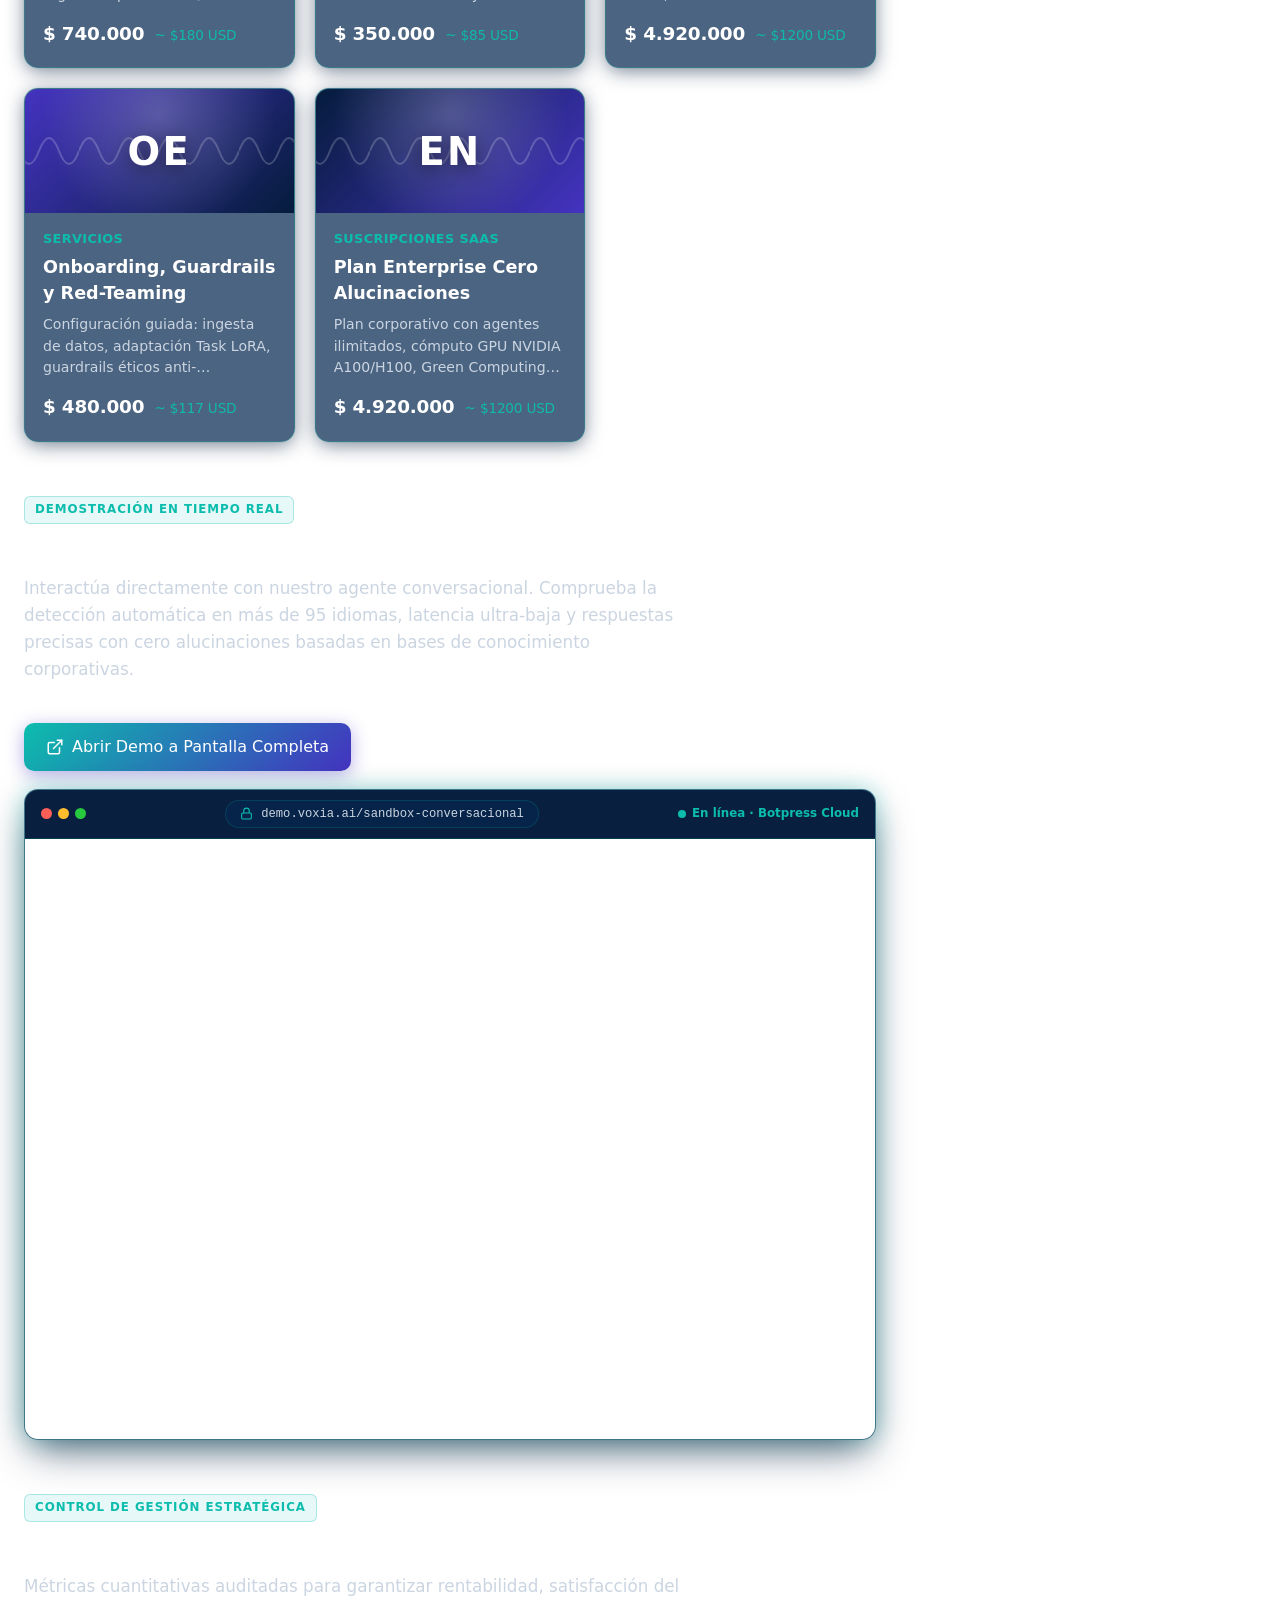
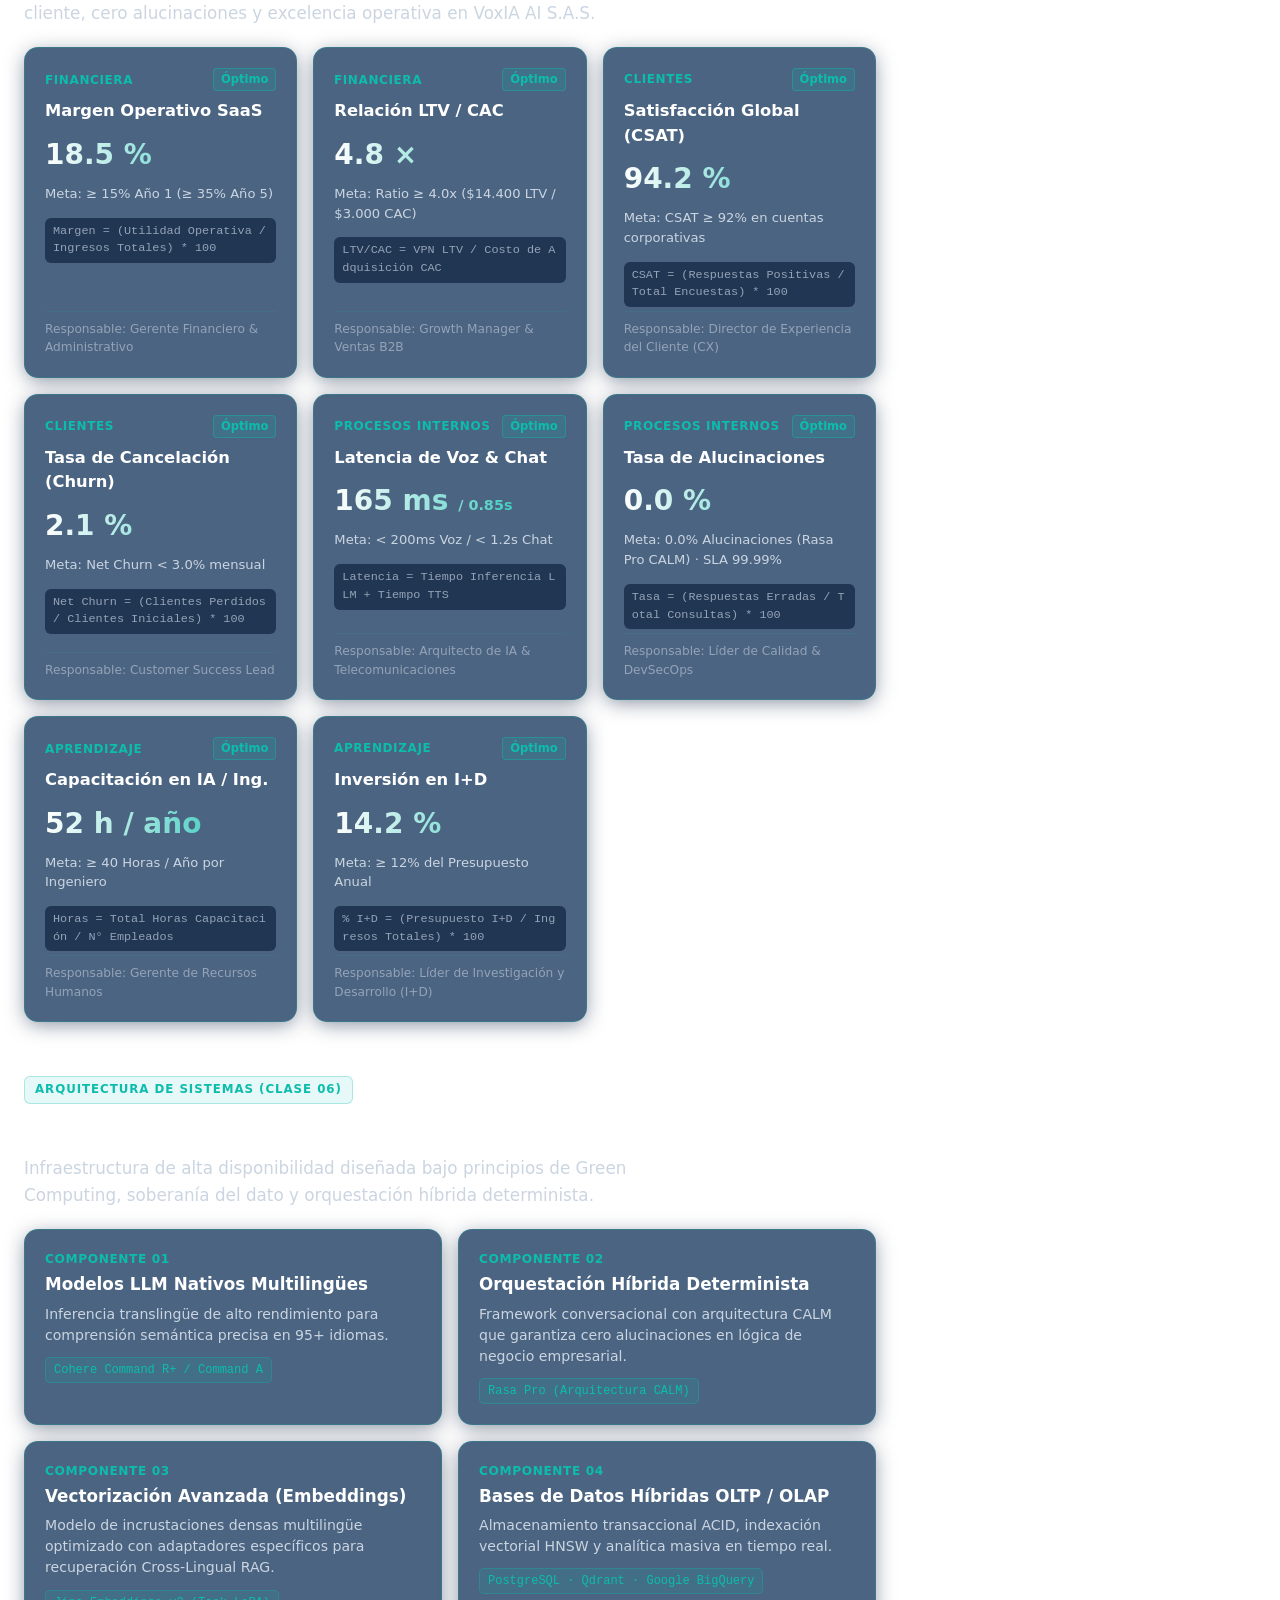
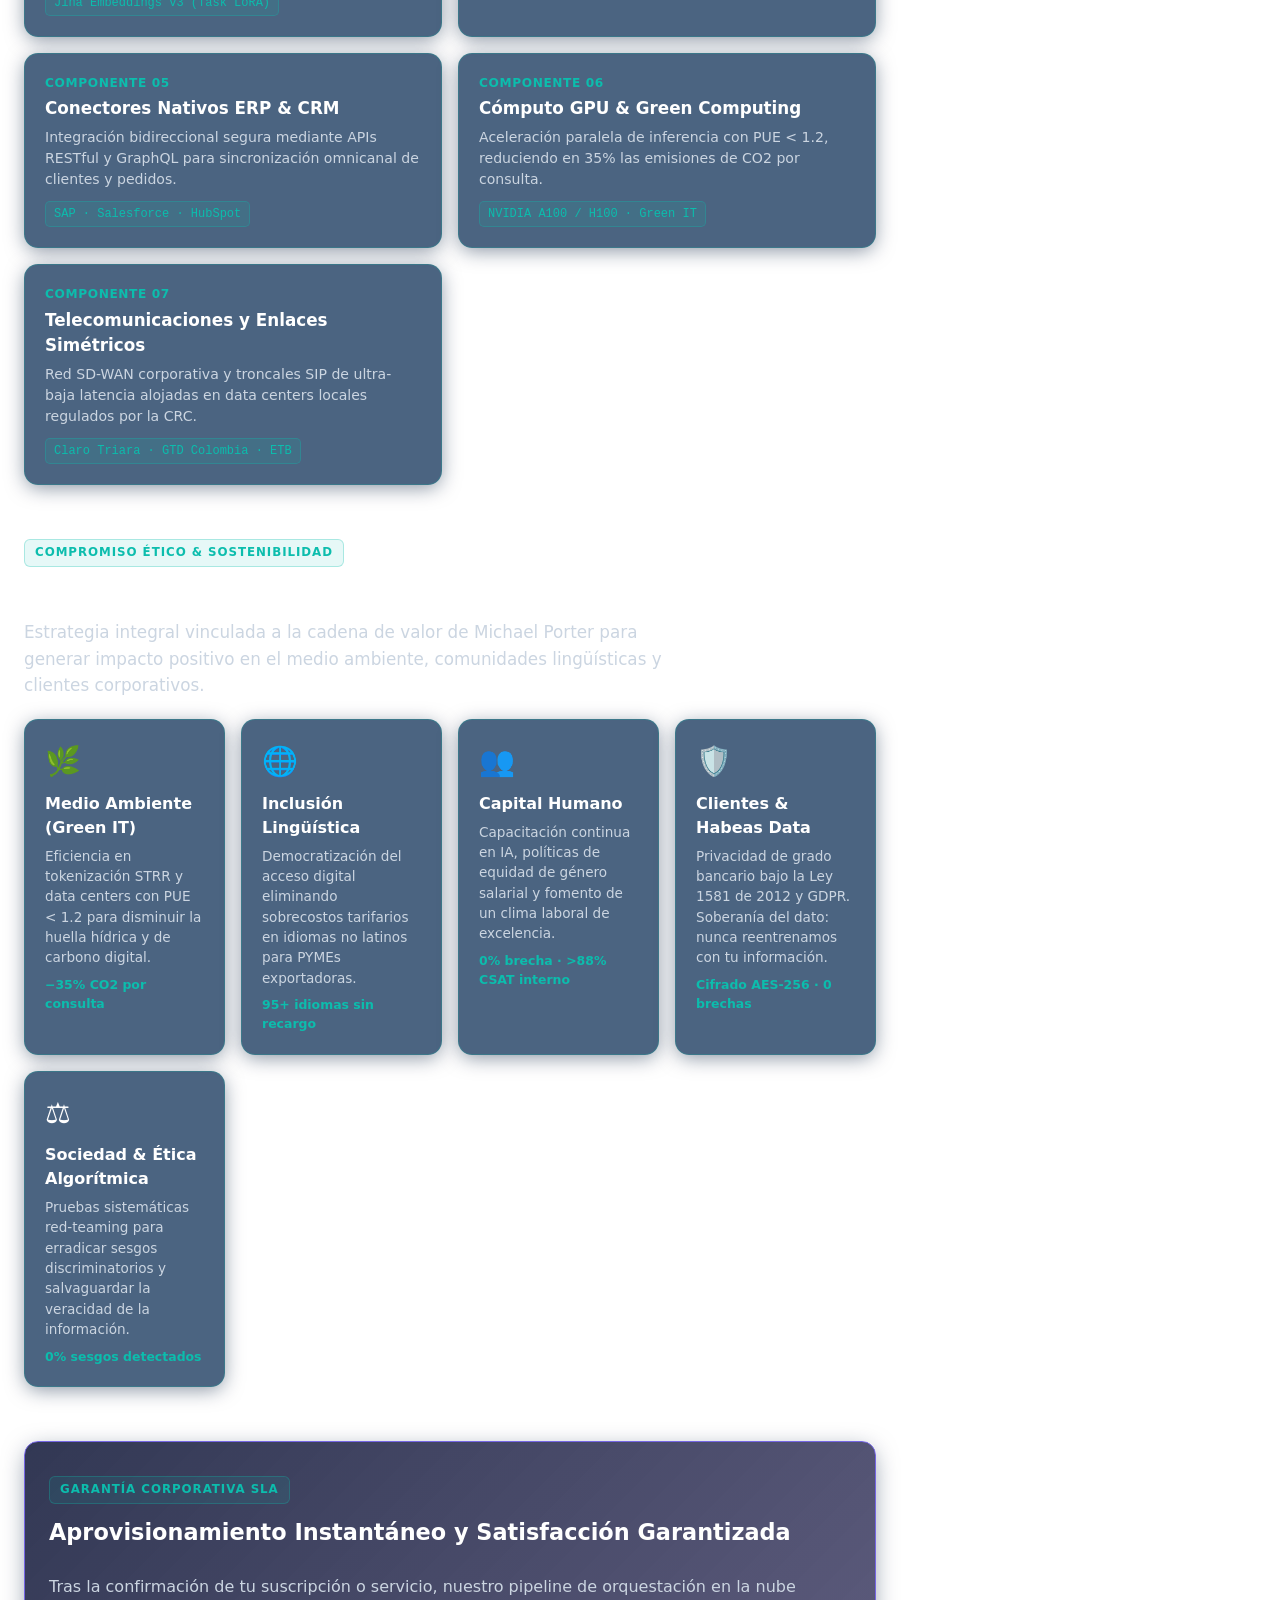
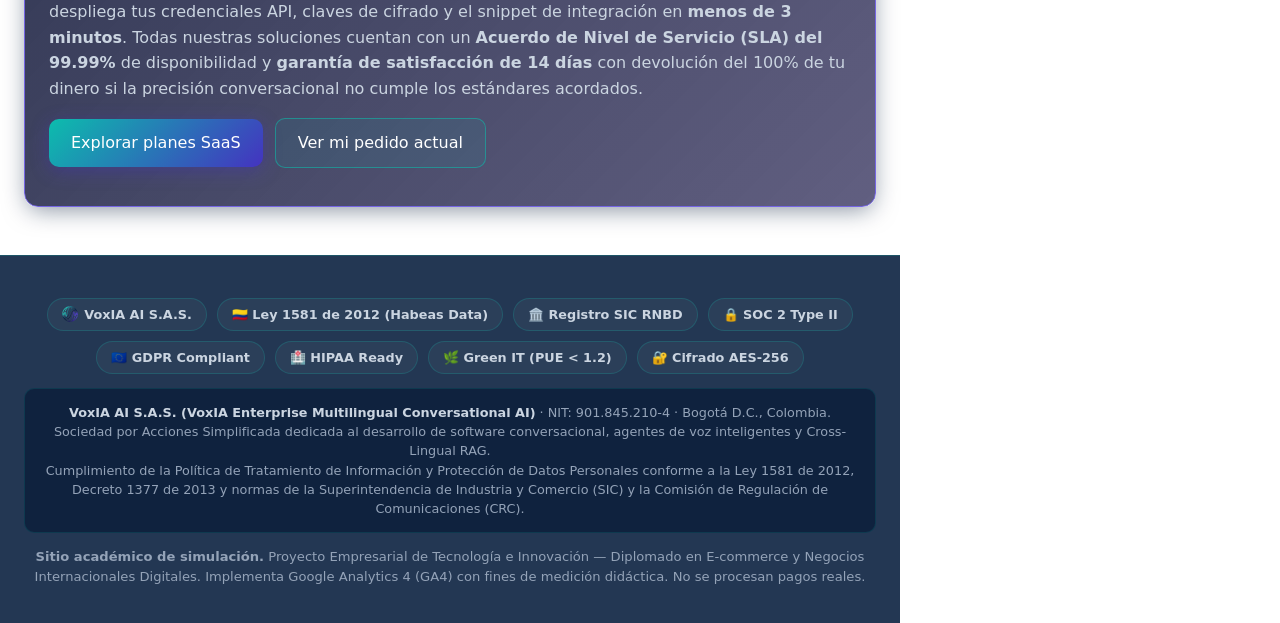
==== commit 91583d3b: "Add files via upload" ====
--- a/index.html
+++ b/index.html
@@ -15,6 +15,7 @@
     <span>Vox<b>IA</b> AI <small class="logo-legal">S.A.S.</small></span>
   </a>
   <nav>
+    <a href="#demo">Demo en Vivo</a>
     <a href="#catalogo">Catálogo</a>
     <a href="#bsc">BSC &amp; Métricas</a>
     <a href="#infra">Infraestructura</a>
@@ -69,6 +70,48 @@
     <section id="grid" class="grid" aria-label="Catálogo de productos"></section>
   </section>
 
+  <!-- Demostración Interactiva No-Code / Live Sandbox -->
+  <section id="demo" class="seccion-bloque">
+    <div class="demo-contenedor-cab">
+      <div>
+        <span class="seccion-tag">Demostración en Tiempo Real</span>
+        <h2>Live Sandbox · Prueba Interactiva del Chatbot con IA</h2>
+        <p class="sub">Interactúa directamente con nuestro agente conversacional. Comprueba la detección automática en más de 95 idiomas, latencia ultra-baja y respuestas precisas con cero alucinaciones basadas en bases de conocimiento corporativas.</p>
+      </div>
+      <div class="demo-acciones">
+        <a class="btn" href="https://cdn.botpress.cloud/webchat/v5.0/shareable.html?configUrl=https://files.bpcontent.cloud/2026/09/15/12/20260915122351-WMMNTM60.json" target="_blank" rel="noopener noreferrer">
+          <svg width="18" height="18" viewBox="0 0 24 24" fill="none" stroke="currentColor" stroke-width="2" stroke-linecap="round" stroke-linejoin="round"><path d="M18 13v6a2 2 0 0 1-2 2H5a2 2 0 0 1-2-2V8a2 2 0 0 1 2-2h6"/><polyline points="15 3 21 3 21 9"/><line x1="10" y1="14" x2="21" y2="3"/></svg>
+          Abrir Demo a Pantalla Completa
+        </a>
+      </div>
+    </div>
+
+    <div class="demo-marco-wrapper">
+      <div class="demo-barra-superior">
+        <div class="demo-puntos-ventana">
+          <span class="punto rojo"></span>
+          <span class="punto amarillo"></span>
+          <span class="punto verde"></span>
+        </div>
+        <div class="demo-url-simulada">
+          <svg width="13" height="13" viewBox="0 0 24 24" fill="none" stroke="currentColor" stroke-width="2"><rect x="3" y="11" width="18" height="11" rx="2" ry="2"/><path d="M7 11V7a5 5 0 0 1 10 0v4"/></svg>
+          <span>demo.voxia.ai/sandbox-conversacional</span>
+        </div>
+        <div class="demo-status-tag">
+          <span class="pulse-dot"></span> En línea · Botpress Cloud
+        </div>
+      </div>
+      <iframe
+        id="chatbot-iframe"
+        class="demo-iframe"
+        src="https://cdn.botpress.cloud/webchat/v5.0/shareable.html?configUrl=https://files.bpcontent.cloud/2026/09/15/12/20260915122351-WMMNTM60.json"
+        title="VoxIA AI Chatbot Live Demo"
+        loading="lazy"
+        allow="microphone">
+      </iframe>
+    </div>
+  </section>
+
   <!-- Tablero de Mando y Control Integral (Balanced Scorecard - BSC) -->
   <section id="bsc" class="seccion-bloque">
     <span class="seccion-tag">Control de Gestión Estratégica</span>
--- a/css/estilos.css
+++ b/css/estilos.css
@@ -1569,3 +1569,94 @@
     scroll-behavior: auto !important;
   }
 }
+
+
+/* ---------- Apartado Demo Chatbot en Vivo ---------- */
+.demo-contenedor-cab {
+  display: flex;
+  justify-content: space-between;
+  align-items: flex-end;
+  gap: 20px;
+  flex-wrap: wrap;
+  margin-bottom: 18px;
+}
+
+.demo-marco-wrapper {
+  background: var(--bg-card);
+  border: 1px solid var(--b);
+  border-radius: var(--r);
+  overflow: hidden;
+  box-shadow: 0 16px 40px -8px rgba(5, 28, 60, 0.7), 0 0 24px var(--teal-glow);
+  backdrop-filter: blur(14px);
+  -webkit-backdrop-filter: blur(14px);
+  transition: border-color 0.3s ease, box-shadow 0.3s ease;
+}
+
+.demo-marco-wrapper:hover {
+  border-color: var(--c);
+  box-shadow: 0 20px 48px -6px rgba(68, 51, 192, 0.45), 0 0 28px var(--teal-glow);
+}
+
+.demo-barra-superior {
+  display: flex;
+  align-items: center;
+  justify-content: space-between;
+  gap: 12px;
+  padding: 10px 16px;
+  background: rgba(5, 28, 60, 0.95);
+  border-bottom: 1px solid rgba(12, 189, 173, 0.2);
+}
+
+.demo-puntos-ventana {
+  display: flex;
+  align-items: center;
+  gap: 6px;
+}
+.demo-puntos-ventana .punto {
+  width: 11px;
+  height: 11px;
+  border-radius: 50%;
+  display: inline-block;
+}
+.demo-puntos-ventana .punto.rojo { background: #FF5F56; }
+.demo-puntos-ventana .punto.amarillo { background: #FFBD2E; }
+.demo-puntos-ventana .punto.verde { background: #27C93F; }
+
+.demo-url-simulada {
+  display: flex;
+  align-items: center;
+  gap: 8px;
+  background: rgba(6, 41, 81, 0.6);
+  border: 1px solid rgba(12, 189, 173, 0.18);
+  padding: 4px 14px;
+  border-radius: 999px;
+  font-size: 0.76rem;
+  color: var(--ts);
+  font-family: ui-monospace, SFMono-Regular, Consolas, monospace;
+}
+.demo-url-simulada svg {
+  color: var(--c);
+}
+
+.demo-status-tag {
+  display: inline-flex;
+  align-items: center;
+  gap: 6px;
+  font-size: 0.74rem;
+  font-weight: 600;
+  color: var(--c);
+}
+
+.demo-iframe {
+  width: 100%;
+  height: 600px;
+  border: 0;
+  display: block;
+  background: #FFFFFF;
+}
+
+@media (max-width: 819px) {
+  .demo-iframe {
+    height: 520px;
+  }
+}
